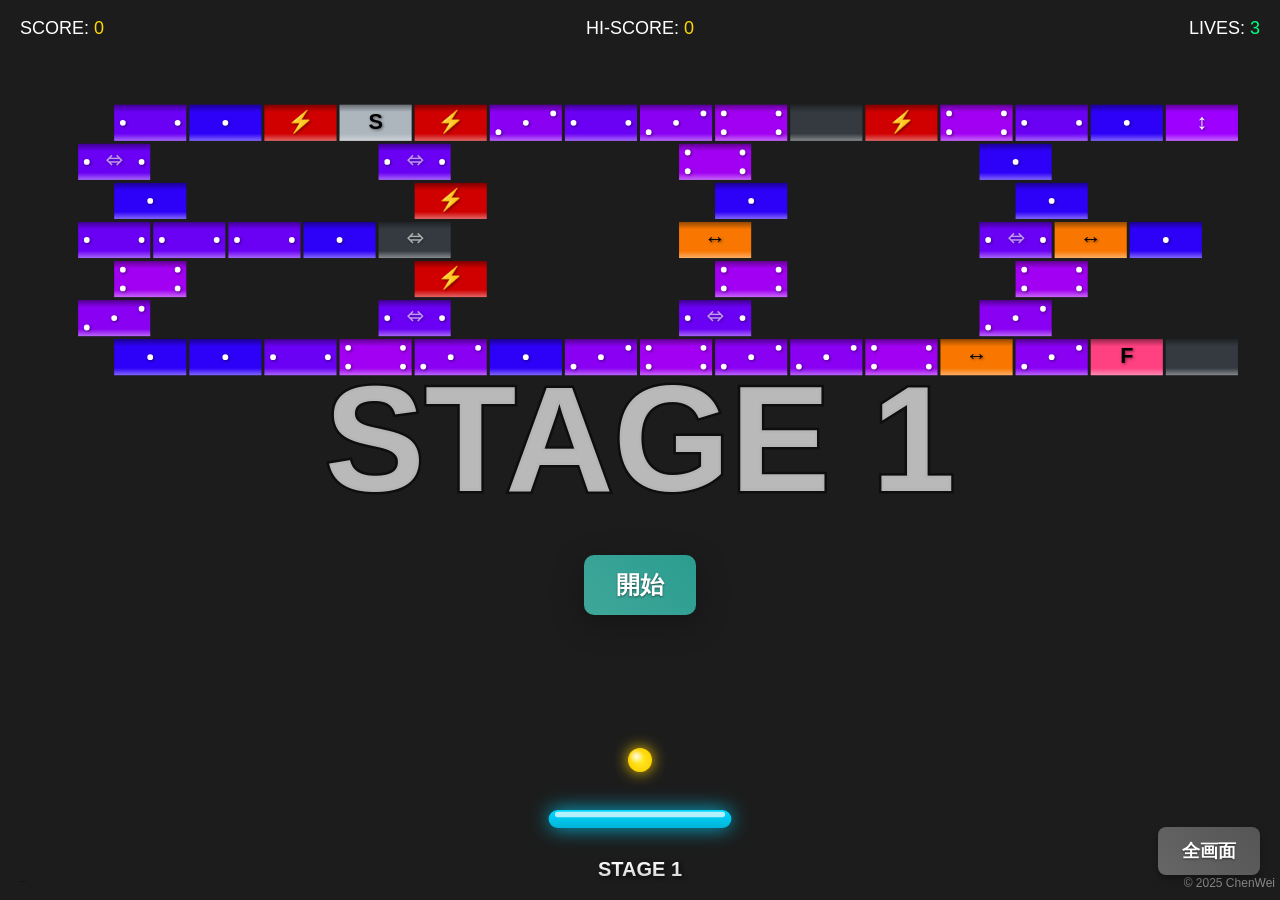
==== block.html @ b8493c23 "position" ====
<!DOCTYPE html>
<html lang="ja">
<script src="counter.js"></script>
<head>
    <meta charset="UTF-8">
    <meta name="viewport" content="width=device-width, initial-scale=1.0, user-scalable=no">
    <meta name="author" content="ChenWei 2025.7.21">
    <title>ブロック崩しゲーム | 最終完成版</title>
<style>
    html, body {
        height: 100%;
        margin: 0;
        overflow: hidden;
    }
    body { 
        font-family: 'Helvetica Neue', Arial, sans-serif;
        background-color: #1c1c1c;
        background-size: cover;
        background-position: center;
        background-repeat: no-repeat;
        transition: background-image 0.8s ease-in-out;
    }
    
    canvas { 
        display: block; 
        background: transparent;
        position: absolute;
        top: 0;
        left: 0;
        z-index: 1;
    }
    
    .game-button {
        position: absolute;
        padding: 14px 32px;
        font-size: 18px;
        font-weight: bold;
        color: white;
        background-image: linear-gradient(45deg, rgba(255, 255, 255, 0.1), rgba(255, 255, 255, 0));
        border: 1px solid rgba(255, 255, 255, 0.2);
        border-radius: 10px;
        cursor: pointer;
        backdrop-filter: blur(10px);
        -webkit-backdrop-filter: blur(10px);
        box-shadow: 0 8px 32px rgba(0,0,0,0.3);
        z-index: 10;
        transition: all 0.2s cubic-bezier(0.25, 0.8, 0.25, 1);
        text-shadow: 0 1px 2px rgba(0,0,0,0.5);
    }
    .game-button:hover {
        background-image: linear-gradient(45deg, rgba(255, 255, 255, 0.2), rgba(255, 255, 255, 0.1));
        border-color: rgba(255, 255, 255, 0.4);
        transform: scale(1.05);
        box-shadow: 0 12px 40px rgba(0,0,0,0.4);
    }
    .game-button:active {
        transform: scale(0.98);
        box-shadow: 0 4px 16px rgba(0,0,0,0.3);
    }

    #startButton {
        top: 65%;
        left: 50%;
        transform: translate(-50%, -50%);
        font-size: 24px;
        background-color: #2a9d8f;
        border: none;
    }
    #startButton:hover {
        background-color: #2da89c;
        box-shadow: 0 12px 40px rgba(42, 157, 143, 0.5);
    }

    #resumeButton {
        top: 65%;
        left: 50%;
        transform: translate(-50%, -50%);
        display: none;
        background-color: #0096c7;
        border: none;
    }
    #resumeButton:hover {
        background-color: #00a9e0;
        box-shadow: 0 12px 40px rgba(0, 150, 199, 0.5);
    }
    
    #fullscreenButton {
        position: absolute;
        padding: 12px 24px;
        font-size: 18px;
        color: white;
        border: none;
        border-radius: 8px;
        cursor: pointer;
        box-shadow: 0 4px 6px rgba(0,0,0,0.3);
        transition: background-color 0.2s, transform 0.1s;
        bottom: 25px;
        right: 20px;
        background-color: #555;
        z-index: 5;
    }
    #fullscreenButton:hover {
        background-color: #777;
    }
    #fullscreenButton:active {
        transform: translateY(2px);
    }
    
    #restartButton {
        top: 78%;
        left: 50%;
        transform: translate(-50%, -50%);
        display: none;
        background-color: #e63946;
        border: none;
    }
    #restartButton:hover {
        background-color: #f74f5b;
        box-shadow: 0 12px 40px rgba(230, 57, 70, 0.5);
    }

    #nextStageButton {
        top: 65%;
        left: 50%;
        transform: translate(-50%, -50%);
        display: none;
        background-color: #4CAF50; /* 緑系の色 */
        border: none;
    }
    #nextStageButton:hover {
        background-color: #5cb85c;
        box-shadow: 0 12px 40px rgba(76, 175, 80, 0.5);
    }
    
    canvas.fullscreen-active {
        cursor: none;
    }
    /* カウンターの土台 */
    .digit {
    width: 100px;
    height: 140px;
    background-image: url('digits.png'); 
    background-repeat: no-repeat;
    /* 画像全体の横幅(1000px)を明示して、ズレを防止します */
    background-size: 1000px 140px; 
    display: inline-block;
    /* 文字同士の隙間をゼロにして、綺麗に並べます */
    margin: 0;
    padding: 0;
    vertical-align: top;
    }
    .digital-display {
    /* 仕上げ：お好みの大きさに縮小（0.1〜0.2の間で調整してください） */
    transform: scale(0.15);
    }
    /* 100pxずつずらす設定（そのまま） */
    .num-0 { background-position: -4px 0; }
    .num-1 { background-position: -104px 0; }
    .num-2 { background-position: -204px 0; }
    .num-3 { background-position: -304px 0; }
    .num-4 { background-position: -404px 0; }
    .num-5 { background-position: -504px 0; }
    .num-6 { background-position: -604px 0; }
    .num-7 { background-position: -704px 0; }
    .num-8 { background-position: -804px 0; } /* 191行目の -160px もこれに修正してください */
    .num-9 { background-position: -904px 0; }
</style>
</head>
<body>
    <canvas id="gameCanvas"></canvas>
    <div id="counter-images" style="position: fixed;bottom: 10px;left: 5px;z-index: 5;" class="digital-display" data-page-name="top-page">
          <span id="count-number" data-page-name="top-page">...</span> 
    </div>
    <div id="author-info" style="position: fixed; bottom: 10px; right: 5px; font-size: 12px; color: #888;">© 2025 ChenWei</div>
    <button id="startButton" class="game-button">開始</button>
    <button id="resumeButton" class="game-button">再開</button>
    <button id="fullscreenButton" class="game-button">全画面</button>
    <button id="nextStageButton" class="game-button">続き</button>
    <button id="restartButton" class="game-button">もう一度</button>
    
    <script>
    // ----------------------------------------
    // 1. 基本設定
    // ----------------------------------------
    const canvas = document.getElementById('gameCanvas');
    const ctx = canvas.getContext('2d');
    const startButton = document.getElementById('startButton');
    const resumeButton = document.getElementById('resumeButton');
    const fullscreenButton = document.getElementById('fullscreenButton');
    const restartButton = document.getElementById('restartButton');
    const nextStageButton = document.getElementById('nextStageButton'); // ◀◀◀ 追加
    let isGameOver = false;

    let audioContext;

    let balls, powerUps, paddle, bricks, score, highScore, lives, destroyedBricks, level;
    let originalPaddleWidth, paddleWideTimeout;
    let paddleCatchTimeout, penetratingBallTimeout;
    let animationFrameId;
    let isPaused = true;
    let destroyableBrickCount = 0;
    let stageTitle = { text: '', alpha: 0, startTime: 0, type: '' };
    let unbreakableHitEffects = [];
    let speedChangeTimeout;
    let particles = [];
    
    let brickWidth, brickPadding, brickOffsetLeft, brickHeight, brickOffsetTop;
    let splitInterval;
    let currentPaletteForSplitting;
    let isStageClearing = false;
    let isStaggeredLayout = false;
    
    let lastTime = 0;
    let accumulator = 0;
    const FIXED_TIME_STEP = 1000 / 60; 

    const MAX_BOUNCE_ANGLE = Math.PI / 2.5;
    let MIN_BALL_SPEED;
    let MAX_BALL_SPEED;
    const BASE_SPEED_FACTOR = 8; 

    const stageThemes = [
        { name: 'Ice World', imageUrl: 'https://images.pexels.com/photos/933054/pexels-photo-933054.jpeg?auto=compress&cs=tinysrgb&w=1260&h=750&dpr=2' },
        { name: 'space', imageUrl: 'https://www.1zoom.me/big2/460/280808-alexfas01.jpg' },
        { name: 'Jeep', imageUrl: 'https://c.wallhere.com/photos/34/4a/1920x1080_px_landscape-707511.jpg!d' },
        { name: 'Fantasy', imageUrl: 'https://www.yuu-diaryblog.com/wp-content/uploads/2017/10/space-background2.jpg' },
        { name: 'Ruins', imageUrl: 'https://images.pexels.com/photos/2356045/pexels-photo-2356045.jpeg?auto=compress&cs=tinysrgb&w=1260&h=750&dpr=2' },
        { name: 'Fantasy2', imageUrl: 'https://img.wallscloud.net/uploads/thumb/3404898548/space-1-59514-1024x576-MM-80.webp' }
        ];
    
    const colorPalettes = [
        ["#00b4d8", "#0096c7", "#0077b6", "#023e8a"],["#9ef01a", "#70e000", "#38b000", "#008000"],["#ffbe0b", "#fb5607", "#ff006e", "#8338ec"],["#f94144", "#f3722c", "#f8961e", "#f9c74f"],["#2d00f7", "#6a00f4", "#8900f2", "#a100f2"],
    ];
    
    function generateEllipsePattern(patternWidth, patternHeight, innerRadiusRatio = 0) {
        const rows = [];
        const centerX = (patternWidth - 1) / 2;
        const centerY = (patternHeight - 1) / 2;
        const a = patternWidth / 2;
        const b = patternHeight / 2;

        for (let r = 0; r < patternHeight; r++) {
            let rowString = '';
            for (let c = 0; c < patternWidth; c++) {
                const dx = c - centerX;
                const dy = r - centerY;
                const value = (dx * dx) / (a * a) + (dy * dy) / (b * b);
                if (value <= 1 && value >= innerRadiusRatio * innerRadiusRatio) {
                    rowString += '1';
                } else {
                    rowString += '0';
                }
            }
            rows.push(rowString);
        }
        return rows.join(',');
    }

    const brickPatterns = [
        "0001111000,0011111100,0111111110,1111111111,0111111110,0011111100,0001111000","1111111111,1000000001,1011111101,1010000101,1011111101,1000000001,1111111111","0000110000,0011111100,0111111110,1111111111,1111111111,0011001100,0011001100","1101101101,1011011011,0110110110,1101101101,1011011011,0110110110","0001001000,0011101110,0111111110,1111111111,0111111110,0011101110,0001001000","1111100000,0111110000,0011111000,0001111100,0000111110,0000011111",
    ];
    brickPatterns.push(generateEllipsePattern(10, 7)); 
    brickPatterns.push(generateEllipsePattern(10, 7, 0.6)); 

    const largeScreenBrickPatterns = [
        "000000111111111000000,000011111111111110000,000111111111111111000,001111100000001111100,011110000000000011110,1111000001100000001111,1110000011110000000111,011100011111100001110,00111001111110011100,00011100000000111000",
        "111110011110011111,111110011110011111,111110011110011111,000000000000000000,111111111111111111,000000000000000000,111110011110011111,111110011110011111,111110011110011111",
        "111001110011100111,011100111001110011,001110011100111001,000111001110011100,000011100111001110,000001110011100111,000000111001110011,000000011100111001",
        "00000000000000000,01111111111111110,01000100010001000,01000100010001000,01111100010001110,01000100010001000,01000100010001000,01111111111111110,00000000000000000"
    ];
    largeScreenBrickPatterns.push(generateEllipsePattern(23, 10));
    largeScreenBrickPatterns.push(generateEllipsePattern(23, 10, 0.7));

    function adjustColor(hex, percent) { let r = parseInt(hex.substring(1, 3), 16), g = parseInt(hex.substring(3, 5), 16), b = parseInt(hex.substring(5, 7), 16); r = parseInt(r * (100 + percent) / 100); g = parseInt(g * (100 + percent) / 100); b = parseInt(b * (100 + percent) / 100); r = Math.min(255, Math.max(0, r)); g = Math.min(255, Math.max(0, g)); b = Math.min(255, Math.max(0, b)); const rr = r.toString(16).padStart(2, '0'), gg = g.toString(16).padStart(2, '0'), bb = b.toString(16).padStart(2, '0'); return "#" + rr + gg + bb; }
    function getContrastColor(hex) { if (hex.indexOf('#') === 0) { hex = hex.slice(1); } if (hex.length === 3) { hex = hex[0] + hex[0] + hex[1] + hex[1] + hex[2] + hex[2]; } if (hex.length !== 6) { return '#000000'; } const r = parseInt(hex.slice(0, 2), 16), g = parseInt(hex.slice(2, 4), 16), b = parseInt(hex.slice(4, 6), 16); const yiq = ((r * 299) + (g * 587) + (b * 114)) / 1000; return (yiq >= 128) ? '#000000' : '#FFFFFF'; }
    function updateHighScore() { if (score > highScore) { highScore = score; localStorage.setItem('blockBreakerHighScore', highScore); } }
    function easeInOutCubic(x) { return x < 0.5 ? 4 * x * x * x : 1 - Math.pow(-2 * x + 2, 3) / 2; }

    // ----------------------------------------
    // 2. 効果音関数
    // ----------------------------------------
    function initAudio() {
        if (audioContext) return;
        try {
            audioContext = new (window.AudioContext || window.webkitAudioContext)();
        } catch (e) {
            console.error("Web Audio API is not supported in this browser.");
        }
    }
    
    function playSound(type, startFreq, endFreq, duration, vol = 0.5) {
        if (!audioContext) return;
        if (audioContext.state === 'suspended') {
            audioContext.resume();
        }
        const oscillator = audioContext.createOscillator();
        const gainNode = audioContext.createGain();
        oscillator.connect(gainNode);
        gainNode.connect(audioContext.destination);
        oscillator.type = type;
        gainNode.gain.setValueAtTime(vol, audioContext.currentTime);
        oscillator.frequency.setValueAtTime(startFreq, audioContext.currentTime);
        oscillator.frequency.exponentialRampToValueAtTime(endFreq, audioContext.currentTime + duration);
        gainNode.gain.exponentialRampToValueAtTime(0.001, audioContext.currentTime + duration);
        oscillator.start(audioContext.currentTime);
        oscillator.stop(audioContext.currentTime + duration);
    }

    function playPaddleHitSound() {
        if (!audioContext) return;
        if (audioContext.state === 'suspended') {
            audioContext.resume();
        }
        const bufferSize = audioContext.sampleRate * 0.1;
        const buffer = audioContext.createBuffer(1, bufferSize, audioContext.sampleRate);
        const output = buffer.getChannelData(0);
        for (let i = 0; i < bufferSize; i++) {
            output[i] = Math.random() * 2 - 1;
        }
        const noise = audioContext.createBufferSource();
        noise.buffer = buffer;
        const bandpass = audioContext.createBiquadFilter();
        bandpass.type = 'bandpass';
        bandpass.frequency.value = 800;
        bandpass.Q.value = 0.5;
        const gainNode = audioContext.createGain();
        noise.connect(bandpass);
        bandpass.connect(gainNode);
        gainNode.connect(audioContext.destination);
        gainNode.gain.setValueAtTime(0.3, audioContext.currentTime);
        gainNode.gain.exponentialRampToValueAtTime(0.001, audioContext.currentTime + 0.08);
        noise.start(audioContext.currentTime);
        noise.stop(audioContext.currentTime + 0.1);
    }
    
    function playBrickHitSound() { playSound('triangle', 440, 440, 0.05, 0.3); }
    function playBlockBreakSound() { playSound('sawtooth', 880, 220, 0.15, 0.5); }
    function playPowerUpSound() { playSound('sine', 500, 1000, 0.2, 0.4); }
    function playLoseLifeSound() { playSound('square', 300, 100, 0.4, 0.6); }
    function playSplitSound() { playSound('sine', 180, 350, 1.2, 0.3); }

    function playUnbreakableHitSound() {
        if (!audioContext) return;
        if (audioContext.state === 'suspended') {
            audioContext.resume();
        }
        const now = audioContext.currentTime;
        const duration = 0.3;
        const osc = audioContext.createOscillator();
        osc.type = 'square';
        osc.frequency.setValueAtTime(100, now);
        osc.frequency.exponentialRampToValueAtTime(40, now + duration * 0.8);
        const gainNode = audioContext.createGain();
        gainNode.gain.setValueAtTime(0.4, now);
        gainNode.gain.exponentialRampToValueAtTime(0.01, now + duration);
        osc.connect(gainNode);
        gainNode.connect(audioContext.destination);
        osc.start(now);
        osc.stop(now + duration);
    }

    // ----------------------------------------
    // 3. ゲーム初期化関数
    // ----------------------------------------
    function init() {
        isGameOver = false;
        isStageClearing = false;
        resumeButton.style.display = 'none';
        restartButton.style.display = 'none';
        nextStageButton.style.display = 'none'; // ◀◀◀ 追加
        canvas.width = window.innerWidth; canvas.height = window.innerHeight;

        const speedScale = canvas.height / 1080;
        const baseSpeed = BASE_SPEED_FACTOR * speedScale;
        MIN_BALL_SPEED = baseSpeed * 0.9;
        MAX_BALL_SPEED = baseSpeed * 2.5;

        score = 0; highScore = parseInt(localStorage.getItem('blockBreakerHighScore')) || 0;
        lives = 3; level = 1;
        if (splitInterval) clearInterval(splitInterval);
        
        setupStage(level);
        showStageTitle(`STAGE ${level}`, 'stage');
    }
    
    function setupStage(currentLevel) {
        const themeIndex = (currentLevel - 1) % stageThemes.length;
        const currentTheme = stageThemes[themeIndex];
        document.body.style.backgroundImage = `url('${currentTheme.imageUrl}')`;

        const speedScale = (canvas.height / 1080);
        let ballSpeed = (BASE_SPEED_FACTOR * speedScale) + (currentLevel * 0.2);
        balls = [{ x: canvas.width / 2, y: canvas.height * 0.9 - 50, dx: ballSpeed, dy: -ballSpeed, radius: 12, isCaught: false, isPenetrating: false }];
        paddle = { height: 18, width: canvas.width / 7, x: 0, y: 0, velocityX: 0, lastX: 0, velocityY: 0, lastY: 0, currentTilt: 0, isHit: false, hitTime: 0, isPowerUp: false, powerUpTime: 0, isCatching: false, caughtBall: null };
        paddle.x = (canvas.width - paddle.width) / 2; paddle.y = canvas.height * 0.9;
        paddle.lastX = paddle.x; paddle.lastY = paddle.y;
        originalPaddleWidth = paddle.width;

        isStaggeredLayout = Math.random() < 0.4;

	    const activePatterns = canvas.width > 800 ? largeScreenBrickPatterns : brickPatterns;
	    const patternIndex = Math.floor(Math.random() * activePatterns.length);
	    const patternData = activePatterns[patternIndex].split(',');
	    const patternHeight = patternData.length;
	    const patternWidth = patternData[0].length;
	    
	    brickPadding = 3; 
	    brickWidth = (canvas.width - (patternWidth + 1) * brickPadding) / patternWidth;
	    brickHeight = brickWidth * 0.5;
        
        const totalPatternRealWidth = patternWidth * brickWidth + (patternWidth - 1) * brickPadding;
        brickOffsetLeft = (canvas.width - totalPatternRealWidth) / 2;

	    const paletteIndex = Math.floor(Math.random() * colorPalettes.length);
	    const currentPalette = colorPalettes[paletteIndex];
        currentPaletteForSplitting = currentPalette;
	    
	    const totalPatternHeight = patternHeight * (brickHeight + brickPadding) - brickPadding;
	    brickOffsetTop = (canvas.height * 0.4 - totalPatternHeight) / 2 + 60;

        bricks = []; destroyableBrickCount = 0;
        
        const initialBricks = [];
        for (let r = 0; r < patternHeight; r++) {
            initialBricks[r] = [];
            for (let c = 0; c < patternWidth; c++) {
                if (patternData[r][c] === '1') {
                    let type = 'normal', maxHp = 4, hp = Math.ceil(Math.random() * maxHp);
                    const rand = Math.random();
                    if (rand < 0.15) { type = 'unbreakable'; hp = Infinity; }
                    initialBricks[r][c] = {type, hp, r, c};
                } else {
                    initialBricks[r][c] = null;
                }
            }
        }

        const movingCandidates = [];
        for (let r = 0; r < patternHeight; r++) {
            for (let c = 0; c < patternWidth; c++) {
                if (initialBricks[r][c]) {
                    const isLeftEmpty = c === 0 || !initialBricks[r][c - 1];
                    const isRightEmpty = c === patternWidth - 1 || !initialBricks[r][c + 1];
                    if (isLeftEmpty || isRightEmpty) {
                        movingCandidates.push(initialBricks[r][c]);
                    }
                }
            }
        }

        for (let i = movingCandidates.length - 1; i > 0; i--) {
            const j = Math.floor(Math.random() * (i + 1));
            [movingCandidates[i], movingCandidates[j]] = [movingCandidates[j], movingCandidates[i]];
        }
        const numToCreate = Math.min(Math.floor(Math.random() * 4) + 3, movingCandidates.length);
        const chosenMovingBlockLocations = new Set();
        for(let i = 0; i < numToCreate; i++) {
            chosenMovingBlockLocations.add(`${movingCandidates[i].r},${movingCandidates[i].c}`);
        }

        for (let r = 0; r < patternHeight; r++) {
            bricks[r] = [];
            for (let c = 0; c < patternWidth; c++) {
                if (patternData[r][c] === '1') {
                    let x = c * (brickWidth + brickPadding) + brickOffsetLeft;
                    if (isStaggeredLayout && r % 2 !== 0) {
                        x += brickWidth / 2;
                    }

                    if (x + brickWidth > canvas.width - brickPadding) {
                        bricks[r][c] = null;
                        continue;
                    }

                    let type, hp, maxHp;
                    
                    if (chosenMovingBlockLocations.has(`${r},${c}`)) {
                        const candidate = initialBricks[r][c];
                        if (candidate.type === 'unbreakable') {
                            type = 'moving_unbreakable';
                            hp = Infinity;
                        } else {
                            type = 'moving';
                            hp = 2;
                        }
                    } else {
                        type = 'normal';
                        maxHp = 4;
                        hp = Math.ceil(Math.random() * maxHp);
                        const rand = Math.random();
                        if (rand < 0.03) { type = 'row_bomber'; hp = 1; }
                        else if (rand < 0.06) { type = 'col_bomber'; hp = 1; }
                        else if (rand < 0.08) { type = 'speed_down'; hp = 1; }
                        else if (rand < 0.10) { type = 'speed_up'; hp = 1; }
                        else if (rand < 0.15) { type = 'unbreakable'; hp = Infinity; } 
                        else if (rand < 0.20) { type = 'steel'; hp = 1; }
                        else if (rand < 0.25) { type = 'bomb'; hp = 1; }
                    }
                    
                    if(type !== 'unbreakable' && type !== 'moving_unbreakable') destroyableBrickCount++;
                    bricks[r][c] = { x: x, y: r * (brickHeight + brickPadding) + brickOffsetTop, width: brickWidth, height: brickHeight, hp, type, color: currentPalette[hp - 1] || currentPalette[currentPalette.length - 1], r: r, c: c };
                } else { bricks[r][c] = null; }
            }
        }
        
        for (let r = 0; r < bricks.length; r++) {
            for (let c = 0; c < bricks[r].length; c++) {
                const b = bricks[r][c];
                if (b && (b.type === 'moving' || b.type === 'moving_unbreakable')) {
                    updateMovingBlockLimits(b);
                    b.moveSpeed = (0.5 + Math.random()) * (canvas.width / 1920);
                    b.moveDirection = Math.random() > 0.5 ? 1 : -1;
                }
            }
        }
        
        for (let r = 0; r < bricks.length; r++) {
            for (let c = 0; c < bricks[r].length; c++) {
                const b = bricks[r][c];
                if (b && (b.type === 'moving' || b.type === 'moving_unbreakable')) {
                    if ((b.moveLimitRight - b.moveLimitLeft) < (b.width * 0.1)) {
                        if (b.type === 'moving') {
                            b.type = 'normal';
                            b.hp = Math.ceil(Math.random() * 4);
                        } else if (b.type === 'moving_unbreakable') {
                            b.type = 'unbreakable';
                        }
                    }
                }
            }
        }

        destroyedBricks = 0; powerUps = [];
    }

    // ----------------------------------------
    // 4. 描画関数群 (変更なし)
    // ----------------------------------------
    function drawBalls() { balls.forEach(ball => { ctx.shadowBlur = 15; ctx.shadowColor = ball.isPenetrating ? "#9d4edd" : "#ffd100"; ctx.beginPath(); const g = ctx.createRadialGradient(ball.x, ball.y, 0, ball.x, ball.y, ball.radius); g.addColorStop(0, ball.isPenetrating ? "#e0c3fc" : "#ffee32"); g.addColorStop(1, ball.isPenetrating ? "#9d4edd" : "#ffd100"); ctx.fillStyle = g; ctx.arc(ball.x, ball.y, ball.radius, 0, Math.PI * 2); ctx.fill(); ctx.closePath(); ctx.shadowBlur = 0; ctx.beginPath(); const hX = ball.x - ball.radius * 0.3, hY = ball.y - ball.radius * 0.3; const hG = ctx.createRadialGradient(hX, hY, 0, hX, hY, ball.radius * 0.6); hG.addColorStop(0, 'rgba(255, 255, 255, 0.9)'); hG.addColorStop(1, 'rgba(255, 255, 255, 0)'); ctx.fillStyle = hG; ctx.arc(hX, hY, ball.radius * 0.6, 0, Math.PI * 2); ctx.fill(); ctx.closePath(); }); }
    function drawPaddle() { ctx.save(); const x = paddle.x, y = paddle.y, w = paddle.width, h = paddle.height, r = h / 2; const centerX = x + w / 2, centerY = y + h / 2; ctx.translate(centerX, centerY); const maxTilt = Math.PI / 12; const targetTilt = Math.max(-maxTilt, Math.min(maxTilt, paddle.velocityX * 0.05)); paddle.currentTilt += (targetTilt - paddle.currentTilt) * 0.2; ctx.rotate(paddle.currentTilt); const mC = paddle.isCatching ? "#fca311" : "#00b4d8"; const lC = adjustColor(mC, 20); ctx.shadowBlur = 20; ctx.shadowColor = mC; ctx.beginPath(); ctx.arc(-w/2 + r, 0, r, Math.PI * 0.5, Math.PI * 1.5); ctx.rect(-w/2 + r, -h/2, w - h, h); ctx.arc(w/2 - r, 0, r, Math.PI * 1.5, Math.PI * 0.5); ctx.closePath(); const g = ctx.createLinearGradient(0, -h/2, 0, h/2); g.addColorStop(0, lC); g.addColorStop(1, mC); ctx.fillStyle = g; ctx.fill(); ctx.shadowBlur = 0; const hY = -h/2 + h * 0.1, hH = h * 0.3, hR = hH / 2; ctx.beginPath(); ctx.arc(-w/2 + r, hY + hR, hR, Math.PI * 0.5, Math.PI * 1.5); ctx.rect(-w/2 + r, hY, w - h, hH); ctx.arc(w/2 - r, hY + hR, hR, Math.PI * 1.5, Math.PI * 0.5); ctx.closePath(); ctx.fillStyle = "rgba(255, 255, 255, 0.7)"; ctx.fill(); if (paddle.isPowerUp) { const el = Date.now() - paddle.powerUpTime; if (el < 300) { ctx.fillStyle = `rgba(255, 255, 255, ${0.7 - (el / 300) * 0.7})`; ctx.beginPath(); ctx.arc(-w/2 + r, 0, r, Math.PI * 0.5, Math.PI * 1.5); ctx.rect(-w/2 + r, -h/2, w-h, h); ctx.arc(w/2 - r, 0, r, Math.PI * 1.5, Math.PI * 0.5); ctx.closePath(); ctx.fill(); } else { paddle.isPowerUp = false; } } ctx.restore(); }
    function drawBricks() { for (let r = 0; r < bricks.length; r++) { for (let c = 0; c < bricks[r].length; c++) { const b = bricks[r][c]; if (b && b.hp > 0) { let mC; switch (b.type) { case 'steel': mC = '#adb5bd'; break; case 'bomb': mC = '#d00000'; break; case 'unbreakable': mC = '#343a40'; break; case 'row_bomber': mC = '#f97700'; break; case 'col_bomber': mC = '#9d00ff'; break; case 'speed_down': mC = '#00f2ea'; break; case 'speed_up': mC = '#ff4081'; break; case 'moving_unbreakable': mC = '#343a40'; break; default: mC = b.color; } 
    
    if (b.type === 'splitting') {
        let progress = Math.min(1, (Date.now() - b.animationStart) / b.animationDuration);
        progress = easeInOutCubic(progress);
        const flashAmount = Math.sin(progress * Math.PI * 12) * 25;
        const splitColor = adjustColor(b.splitSourceColor || b.color, flashAmount);
        
        const targetWidth = b.width * 2 + brickPadding;
        const addedWidth = targetWidth - b.width;
        
        const currentWidth = b.width + addedWidth * progress;
        const currentX = b.x - (addedWidth * progress) / 2;
        
        ctx.fillStyle = splitColor;
        ctx.fillRect(currentX, b.y, currentWidth, b.height);
        
        const iS = ctx.createLinearGradient(currentX, b.y, currentX, b.y + b.height);
        iS.addColorStop(0, 'rgba(0,0,0,0.4)');
        iS.addColorStop(0.2, 'rgba(0,0,0,0)');
        iS.addColorStop(0.8, 'rgba(255,255,255,0)');
        iS.addColorStop(1, 'rgba(255,255,255,0.4)');
        ctx.fillStyle = iS;
        ctx.fillRect(currentX, b.y, currentWidth, b.height);
        
        const tC = getContrastColor(splitColor);
        ctx.shadowColor = 'rgba(0, 0, 0, 0.5)';
        ctx.shadowBlur = 3;
        ctx.shadowOffsetX = 1;
        ctx.shadowOffsetY = 1;
        ctx.fillStyle = tC;
        drawHPDots(currentX, b.y, currentWidth, b.height, b.splitSourceHp, tC);
    } else { ctx.fillStyle = mC; ctx.fillRect(b.x, b.y, b.width, b.height); const iS = ctx.createLinearGradient(b.x, b.y, b.x, b.y + b.height); iS.addColorStop(0, 'rgba(0,0,0,0.4)'); iS.addColorStop(0.2, 'rgba(0,0,0,0)'); iS.addColorStop(0.8, 'rgba(255,255,255,0)'); iS.addColorStop(1, 'rgba(255,255,255,0.4)'); ctx.fillStyle = iS; ctx.fillRect(b.x, b.y, b.width, b.height); const tC = getContrastColor(mC); ctx.shadowColor = 'rgba(0, 0, 0, 0.5)'; ctx.shadowBlur = 3; ctx.shadowOffsetX = 1; ctx.shadowOffsetY = 1; ctx.fillStyle = tC; if (b.type === 'normal') { drawHPDots(b.x, b.y, b.width, b.height, b.hp, tC); } else { ctx.font = `bold ${b.height * 0.6}px 'Segoe UI', sans-serif`; ctx.textAlign = "center"; ctx.textBaseline = "middle"; const tX = b.x + b.width / 2, tY = b.y + b.height / 2; if (b.type === 'bomb') ctx.fillText('⚡', tX, tY); else if (b.type === 'unbreakable') ctx.fillText(' ', tX, tY); else if (b.type === 'row_bomber') ctx.fillText('↔', tX, tY); else if (b.type === 'col_bomber') ctx.fillText('↕', tX, tY); else if (b.type === 'speed_down') ctx.fillText('S', tX, tY); else if (b.type === 'speed_up') ctx.fillText('F', tX, tY); else if (b.type === 'steel') ctx.fillText('S', tX, tY); else if (b.type === 'moving') { drawHPDots(b.x, b.y, b.width, b.height, b.hp, tC); ctx.font = `bold ${b.height * 0.5}px 'Segoe UI', sans-serif`; ctx.fillStyle = "rgba(255, 255, 255, 0.6)"; ctx.fillText('⇔', tX, tY); } else if (b.type === 'moving_unbreakable') { ctx.fillText(' ', tX, tY); ctx.font = `bold ${b.height * 0.5}px 'Segoe UI', sans-serif`; ctx.fillStyle = "rgba(255, 255, 255, 0.6)"; ctx.fillText('⇔', tX, tY); } } } ctx.shadowColor = 'transparent'; ctx.shadowBlur = 0; ctx.shadowOffsetX = 0; ctx.shadowOffsetY = 0; } } } }
    function drawHPDots(x, y, w, h, hp, color) { const dotRadius = h * 0.08; const padding = dotRadius * 3; const positions = { 1: [[w/2, h/2]], 2: [[padding, h/2], [w-padding, h/2]], 3: [[padding, h-padding], [w/2, h/2], [w-padding, padding]], 4: [[padding, padding], [w-padding, padding], [padding, h-padding], [w-padding, h-padding]] }; const dotPositions = positions[hp] || []; dotPositions.forEach(pos => { ctx.beginPath(); ctx.arc(x + pos[0], y + pos[1], dotRadius, 0, Math.PI * 2); ctx.fillStyle = color; ctx.fill(); }); }
    function drawInfo() {
        const fontSize = 18;
        ctx.font = `${fontSize}px 'Segoe UI', sans-serif`;
        ctx.textBaseline = "top";
        ctx.textAlign = "left";
        ctx.fillStyle = "#ffffff";
        ctx.fillText("SCORE: ", 20, 20);
        ctx.fillStyle = "#ffd700";
        ctx.fillText(score, 20 + ctx.measureText("SCORE: ").width, 20);
        ctx.textAlign = "right";
        const livesLabel = "LIVES: ";
        ctx.fillStyle = "#ffffff";
        ctx.fillText(livesLabel, canvas.width - 20 - ctx.measureText(lives.toString()).width, 20);
        ctx.fillStyle = "#00ff7f";
        ctx.fillText(lives, canvas.width - 20, 20);
        ctx.textAlign = "center";
        const hiScoreLabel = "HI-SCORE: ";
        const hiScoreText = highScore.toString();
        ctx.fillStyle = "#ffffff";
        ctx.fillText(hiScoreLabel, canvas.width / 2 - ctx.measureText(hiScoreText).width / 2, 20);
        ctx.fillStyle = "#ffd700";
        ctx.fillText(hiScoreText, canvas.width / 2 + ctx.measureText(hiScoreLabel).width / 2, 20);

        const stageFontSize = 20;
        ctx.font = `bold ${stageFontSize}px 'Segoe UI', sans-serif`;
        ctx.textAlign = "center";
        ctx.textBaseline = "bottom"; 

        const stageString = `STAGE ${level}`;
        
        const gradient = ctx.createLinearGradient(0, canvas.height - 20 - stageFontSize, 0, canvas.height - 20);
        gradient.addColorStop(0, "#ffffff");
        gradient.addColorStop(1, "#d0d0d0");

        ctx.fillStyle = gradient;
        ctx.shadowColor = 'rgba(0, 0, 0, 0.7)';
        ctx.shadowBlur = 5;
        ctx.shadowOffsetX = 2;
        ctx.shadowOffsetY = 2;
        ctx.fillText(stageString, canvas.width / 2, canvas.height - 20);

        ctx.shadowColor = 'transparent';
        ctx.shadowBlur = 0;
        ctx.shadowOffsetX = 0;
        ctx.shadowOffsetY = 0;
    }
    function drawPausedScreen() {
        ctx.fillStyle = "rgba(0, 0, 0, 0.5)";
        ctx.fillRect(0, 0, canvas.width, canvas.height);
    }
    function drawPowerUps() { powerUps.forEach(p => { ctx.beginPath(); ctx.arc(p.x, p.y, p.size, 0, Math.PI * 2); ctx.fillStyle = p.color; ctx.fill(); ctx.font = `bold ${p.size}px sans-serif`; ctx.fillStyle = '#fff'; ctx.textAlign = 'center'; ctx.textBaseline = 'middle'; ctx.fillText(p.symbol, p.x, p.y + 1); }); }
    function drawGameOverScreen() {
        ctx.fillStyle = "rgba(0, 0, 0, 0.75)";
        ctx.fillRect(0, 0, canvas.width, canvas.height);
        const scale = 1 + Math.sin(Date.now() / 400) * 0.05;
        const fontSize = (canvas.height / 8) * scale;
        ctx.font = `bold ${fontSize}px 'Impact', sans-serif`;
        ctx.textAlign = "center";
        const gradient = ctx.createLinearGradient(0, canvas.height / 2 - fontSize, 0, canvas.height / 2);
        gradient.addColorStop(0, "#ff4d4d");
        gradient.addColorStop(0.5, "#ff0000");
        gradient.addColorStop(1, "#8b0000");
        ctx.fillStyle = gradient;
        ctx.strokeStyle = "white";
        ctx.lineWidth = 2;
        ctx.strokeText("GAME OVER", canvas.width / 2, canvas.height / 2 - 50);
        ctx.fillText("GAME OVER", canvas.width / 2, canvas.height / 2 - 50);
        ctx.font = "24px 'Segoe UI', sans-serif";
        ctx.fillStyle = "white";
        ctx.fillText(`SCORE: ${score}`, canvas.width / 2, canvas.height / 2 + 20);
        ctx.fillStyle = "#ffd700";
        ctx.fillText(`HI-SCORE: ${highScore}`, canvas.width / 2, canvas.height / 2 + 60);
        restartButton.style.display = 'block';
        if (!document.fullscreenElement) {
            fullscreenButton.style.display = 'block';
        }
    }
    function easeOutBounce(x) { const n1 = 7.5625; const d1 = 2.75; if (x < 1 / d1) { return n1 * x * x; } else if (x < 2 / d1) { return n1 * (x -= 1.5 / d1) * x + 0.75; } else if (x < 2.5 / d1) { return n1 * (x -= 2.25 / d1) * x + 0.9375; } else { return n1 * (x -= 2.625 / d1) * x + 0.984375; } }
    function drawStageTitle() { if (stageTitle.alpha > 0) { const elapsed = Date.now() - stageTitle.startTime; let scale = 1; let alpha = 0; if (stageTitle.type === 'clear') { const animDuration = 1200; const totalDuration = 4000; if (elapsed < animDuration) { const t = elapsed / animDuration; alpha = 1; scale = easeOutBounce(t); } else if (elapsed < totalDuration) { alpha = 1; scale = 1; } else { stageTitle.alpha = 0; } } else { const duration = 4000; alpha = Math.max(0, 1 - (elapsed / duration)); } ctx.save(); ctx.font = `bold ${canvas.height / 6 * scale}px 'Impact', sans-serif`; ctx.textAlign = "center"; ctx.textBaseline = "middle"; ctx.fillStyle = `rgba(255, 255, 255, ${alpha * 0.7})`; ctx.strokeStyle = `rgba(0, 0, 0, ${alpha * 0.5})`; ctx.lineWidth = 5; ctx.strokeText(stageTitle.text, canvas.width / 2, canvas.height / 2); ctx.fillText(stageTitle.text, canvas.width / 2, canvas.height / 2); ctx.restore(); } }
    function drawUnbreakableHitEffect() { for (let i = unbreakableHitEffects.length - 1; i >= 0; i--) { const effect = unbreakableHitEffects[i]; const elapsed = Date.now() - effect.startTime; if (elapsed > 150) { unbreakableHitEffects.splice(i, 1); continue; } const alpha = 1 - (elapsed / 150); ctx.fillStyle = `rgba(255, 255, 255, ${alpha * 0.8})`; ctx.beginPath(); ctx.moveTo(effect.x, effect.y + effect.height / 2); ctx.lineTo(effect.x + effect.width * 0.4, effect.y); ctx.lineTo(effect.x + effect.width * 0.6, effect.y + effect.height); ctx.lineTo(effect.x + effect.width, effect.y + effect.height / 2); ctx.closePath(); ctx.fill(); } }
    function drawParticles() { for (let i = particles.length - 1; i >= 0; i--) { const p = particles[i]; p.x += p.dx; p.y += p.dy; p.dy += 0.1; p.life--; if (p.life <= 0) { particles.splice(i, 1); } else { ctx.beginPath(); ctx.fillStyle = `rgba(${p.r}, ${p.g}, ${p.b}, ${p.life / 50})`; ctx.fillRect(p.x, p.y, p.size, p.size); } } }

    // ----------------------------------------
    // 5. 操作と衝突判定 (変更なし)
    // ----------------------------------------
    function updateMovingBlockLimits(brick) {
        if (!brick || (brick.type !== 'moving' && brick.type !== 'moving_unbreakable')) return;
        const r = brick.r;
        const c = brick.c;
        let limitLeft = 0;
        for (let j = c - 1; j >= 0; j--) {
            if (bricks[r][j] && bricks[r][j].hp > 0) {
                limitLeft = bricks[r][j].x + bricks[r][j].width + brickPadding;
                break;
            }
        }
        brick.moveLimitLeft = limitLeft;
        let limitRight = canvas.width - brick.width;
        for (let j = c + 1; j < bricks[r].length; j++) {
            if (bricks[r][j] && bricks[r][j].hp > 0) {
                limitRight = bricks[r][j].x - brickPadding - brick.width;
                break;
            }
        }
        brick.moveLimitRight = limitRight;
    }

    function checkAndTriggerLimitUpdate(r, c) {
        const checkAndUpdate = (brick) => {
            if (brick && (brick.type === 'moving' || brick.type === 'moving_unbreakable')) {
                updateMovingBlockLimits(brick);
            }
        };
        if (c > 0) checkAndUpdate(bricks[r][c - 1]);
        if (c < bricks[r].length - 1) checkAndUpdate(bricks[r][c + 1]);
    }
    
    function updateBricks() {
        if (!bricks.length) return;
        const movingBricksByRow = {};
        for (let r = 0; r < bricks.length; r++) {
            for (let c = 0; c < bricks[r].length; c++) {
                const b = bricks[r][c];
                if (b && b.hp > 0 && (b.type === 'moving' || b.type === 'moving_unbreakable')) {
                    if (!movingBricksByRow[r]) movingBricksByRow[r] = [];
                    movingBricksByRow[r].push(b);
                    b.x += b.moveSpeed * b.moveDirection;
                }
            }
        }
        for (const row in movingBricksByRow) {
            const rowBricks = movingBricksByRow[row];
            if (rowBricks.length < 2) continue;
            for (let k = 0; k < 2; k++) {
                 for (let i = 0; i < rowBricks.length; i++) {
                    for (let j = i + 1; j < rowBricks.length; j++) {
                        const b1 = rowBricks[i];
                        const b2 = rowBricks[j];
                        if (b1.x < b2.x + b2.width && b1.x + b1.width > b2.x) {
                            const overlap = (b1.x < b2.x) ? (b1.x + b1.width) - b2.x : (b2.x + b2.width) - b1.x;
                            if (b1.x < b2.x) {
                                b1.x -= overlap / 2;
                                b2.x += overlap / 2;
                            } else {
                                b1.x += overlap / 2;
                                b2.x -= overlap / 2;
                            }
                            b1.moveDirection *= -1;
                            b2.moveDirection *= -1;
                        }
                    }
                }
            }
        }
        for (const row in movingBricksByRow) {
            movingBricksByRow[row].forEach(b => {
                if (b.moveDirection > 0 && b.x > b.moveLimitRight) {
                    b.x = b.moveLimitRight;
                    b.moveDirection = -1;
                } else if (b.moveDirection < 0 && b.x < b.moveLimitLeft) {
                    b.x = b.moveLimitLeft;
                    b.moveDirection = 1;
                }
            });
        }
    }
    
    function collisionDetection() {
        if (!bricks.length) return;
        ballLoop: for (const ball of balls) {
            for (let r = 0; r < bricks.length; r++) {
                for (let c = 0; c < bricks[r].length; c++) {
                    const b = bricks[r][c];
                    if (b && b.hp > 0) {
                        const closestX = Math.max(b.x, Math.min(ball.x, b.x + b.width));
                        const closestY = Math.max(b.y, Math.min(ball.y, b.y + b.height));
                        const distanceX = ball.x - closestX;
                        const distanceY = ball.y - closestY;
                        const distanceSquared = (distanceX * distanceX) + (distanceY * distanceY);
                        if (distanceSquared < (ball.radius * ball.radius)) {
                            if (!ball.isPenetrating || b.type === 'unbreakable' || b.type === 'steel' || b.type === 'moving_unbreakable') {
                                const distance = Math.sqrt(distanceSquared);
                                const normalX = distance === 0 ? 1 : distanceX / distance;
                                const normalY = distance === 0 ? 0 : distanceY / distance;
                                const overlap = ball.radius - distance;
                                ball.x += normalX * overlap;
                                ball.y += normalY * overlap;
                                const dotProduct = (ball.dx * normalX) + (ball.dy * normalY);
                                ball.dx -= 2 * dotProduct * normalX;
                                ball.dy -= 2 * dotProduct * normalY;
                            }
                            if (b.type === 'unbreakable' || b.type === 'moving_unbreakable') {
                                playUnbreakableHitSound();
                                unbreakableHitEffects.push({ x: b.x, y: b.y, width: b.width, height: b.height, startTime: Date.now() }); 
                            } else {
                                b.hp--;
                                score++; 
                                if (b.hp === 0) { playBlockBreakSound(); } else { playBrickHitSound(); }
                                if (b.hp === 0) {
                                    destroyedBricks++;
                                    createParticles(b);
                                    checkAndTriggerLimitUpdate(r, c);
                                    switch (b.type) {
                                        case 'bomb': explode(r, c); break;
                                        case 'row_bomber': explodeRow(r); break;
                                        case 'col_bomber': explodeCol(c); break;
                                        case 'speed_down': changeBallSpeed(0.7); score += 5; break;
                                        case 'speed_up': changeBallSpeed(1.3); score += 20; break;
                                        default: if (Math.random() < 0.35) spawnPowerUp(b.x + b.width / 2, b.y + b.height / 2);
                                    }
                                } 
                            } 
                            continue ballLoop;
                        }
                    }
                }
            }
        }
        if (destroyableBrickCount > 0 && destroyedBricks >= destroyableBrickCount) {
            updateHighScore();
            autoPauseForNextStage();
            destroyedBricks = -1;
        }
    }
    
    function explode(row, col) { for (let i = -1; i <= 1; i++) { for (let j = -1; j <= 1; j++) { if (i === 0 && j === 0) continue; const nR = row + i, nC = col + j; if (nR >= 0 && nR < bricks.length && nC >= 0 && nC < bricks[nR].length) { const N = bricks[nR][nC]; if (N && N.hp > 0 && N.type !== 'unbreakable' && N.type !== 'moving_unbreakable') { score += N.hp; const originalHP = N.hp; N.hp = 0; if (originalHP > 0) { destroyedBricks++; createParticles(N); checkAndTriggerLimitUpdate(nR, nC); } } } } } }
    function explodeRow(row) { for (let c = 0; c < bricks[row].length; c++) { const b = bricks[row][c]; if (b && b.hp > 0 && b.type !== 'unbreakable' && b.type !== 'moving_unbreakable') { score += b.hp; const originalHP = b.hp; b.hp = 0; if (originalHP > 0) { destroyedBricks++; createParticles(b); checkAndTriggerLimitUpdate(row, c); } } } }
    function explodeCol(col) { for (let r = 0; r < bricks.length; r++) { if(bricks[r] && bricks[r][col]) { const b = bricks[r][col]; if (b && b.hp > 0 && b.type !== 'unbreakable' && b.type !== 'moving_unbreakable') { score += b.hp; const originalHP = b.hp; b.hp = 0; if (originalHP > 0) { destroyedBricks++; createParticles(b); checkAndTriggerLimitUpdate(r, col); } } } } }
    function changeBallSpeed(multiplier) { if (speedChangeTimeout) clearTimeout(speedChangeTimeout); balls.forEach(ball => { ball.dx *= multiplier; ball.dy *= multiplier; enforceSpeedLimits(ball); }); speedChangeTimeout = setTimeout(() => { balls.forEach(ball => { const currentSpeed = Math.sqrt(ball.dx**2 + ball.dy**2); const baseSpeed = MIN_BALL_SPEED / 0.9; const ratio = baseSpeed / currentSpeed; ball.dx *= ratio; ball.dy *= ratio; }); }, 10000); }
    function spawnPowerUp(x, y) {
        const itemTypes = [
            { type: 'paddle_wide', symbol: 'W', color: '#118ab2' },
            { type: 'multi_ball', symbol: 'M', color: '#ef476f' },
            { type: 'extra_life', symbol: '+', color: '#06d6a0' },
            { type: 'catch_paddle', symbol: 'C', color: '#fca311' },
            { type: 'penetrating_ball', symbol: 'P', color: '#9d4edd' }
        ];
        const item = itemTypes[Math.floor(Math.random() * itemTypes.length)];
        powerUps.push({ x, y, dy: 2, size: 12, ...item });
    }
	function handlePowerUps() {
	    for (let i = powerUps.length - 1; i >= 0; i--) {
	        const p = powerUps[i];
	        p.y += p.dy;
	        const paddleHitboxY = paddle.y;
	        const paddleHitboxHeight = 30;
	        if (p.x + p.size > paddle.x && p.x - p.size < paddle.x + paddle.width && p.y + p.size > paddleHitboxY && p.y - p.size < paddleHitboxY + paddleHitboxHeight) {
                playPowerUpSound();
	            activatePowerUp(p.type);
	            paddle.isPowerUp = true;
	            paddle.powerUpTime = Date.now();
	            powerUps.splice(i, 1);
	        } else if (p.y > canvas.height) {
	            powerUps.splice(i, 1);
	        }
	    }
	}
    function activatePowerUp(type) {
        switch (type) {
            case 'paddle_wide': if (paddleWideTimeout) clearTimeout(paddleWideTimeout); paddle.width = originalPaddleWidth * 1.5; paddleWideTimeout = setTimeout(() => { paddle.width = originalPaddleWidth; }, 10000); break;
            case 'multi_ball': if (balls.length > 0) { const originalBall = balls[0]; const speed = Math.sqrt(originalBall.dx**2 + originalBall.dy**2) || MIN_BALL_SPEED; balls.push({ ...originalBall, dx: speed * Math.cos(Math.PI / 4), dy: -speed * Math.sin(Math.PI / 4), isCaught: false, isPenetrating: false }); balls.push({ ...originalBall, dx: -speed * Math.cos(Math.PI / 4), dy: -speed * Math.sin(Math.PI / 4), isCaught: false, isPenetrating: false }); } break;
            case 'extra_life': lives++; break;
            case 'catch_paddle': if (paddleCatchTimeout) clearTimeout(paddleCatchTimeout); paddle.isCatching = true; paddleCatchTimeout = setTimeout(() => { paddle.isCatching = false; if (paddle.caughtBall) { releaseCaughtBall(true); } }, 10000); break;
            case 'penetrating_ball': if (penetratingBallTimeout) clearTimeout(penetratingBallTimeout); balls.forEach(ball => ball.isPenetrating = true); penetratingBallTimeout = setTimeout(() => { balls.forEach(ball => ball.isPenetrating = false); }, 8000); break;
        }
    }
    function createParticles(brick) { const amount = 15; const color = hexToRgb(brick.color || '#ffffff'); for (let i = 0; i < amount; i++) { particles.push({ x: brick.x + brick.width / 2, y: brick.y + brick.height / 2, size: Math.random() * 3 + 1, dx: (Math.random() - 0.5) * 4, dy: (Math.random() - 0.5) * 4, life: 50, r: color.r, g: color.g, b: color.b }); } }
    function createSplitParticles(brick) { const amount = 20; const color = hexToRgb(brick.splitSourceColor || '#ffffff'); const centerX = brick.x + brick.width / 2; const centerY = brick.y + brick.height / 2; for (let i = 0; i < amount; i++) { particles.push({ x: centerX, y: centerY, size: Math.random() * 2 + 1, dx: (Math.random() - 0.5) * 5, dy: (Math.random() - 0.5) * 5, life: 40, r: color.r, g: color.g, b: color.b }); } }
    function hexToRgb(hex) { const result = /^#?([a-f\d]{2})([a-f\d]{2})([a-f\d]{2})$/i.exec(hex); return result ? { r: parseInt(result[1], 16), g: parseInt(result[2], 16), b: parseInt(result[3], 16) } : {r:255,g:255,b:255}; }

    // ----------------------------------------
    // 6. ゲームのメインループ (変更なし)
    // ----------------------------------------
    function update() {
        if (isPaused || isGameOver) return;
        if (paddle.caughtBall) {
            paddle.caughtBall.x = paddle.x + paddle.width / 2;
            paddle.caughtBall.y = paddle.y - paddle.caughtBall.radius;
            paddle.caughtBall.dx = 0;
            paddle.caughtBall.dy = 0;
        }
        updateSplittingBlocks();
        updateBricks();
        paddle.velocityX = paddle.x - paddle.lastX;
        paddle.lastY = paddle.y;
        paddle.lastX = paddle.x;
        collisionDetection();
        handleBalls();
        const collisionIterations = 3;
        for(let i = 0; i < collisionIterations; i++) {
            handleBallToBallCollisions();
        }
        handlePowerUps();
    }
    
    function render() {
        ctx.clearRect(0, 0, canvas.width, canvas.height);
        if (isGameOver) {
            drawGameOverScreen();
            return;
        }
        drawBricks();
        drawParticles();
        drawPaddle();
        drawBalls();
        drawPowerUps();
        drawInfo();
        drawStageTitle();
        drawUnbreakableHitEffect();
        if (isPaused && startButton.style.display === 'none') {
            drawPausedScreen();
        }
    }

    function gameLoop(currentTime) { animationFrameId = requestAnimationFrame(gameLoop); const deltaTime = currentTime - lastTime; lastTime = currentTime; accumulator += deltaTime; while (accumulator >= FIXED_TIME_STEP) { update(); accumulator -= FIXED_TIME_STEP; } render(); }
    
    function enforceSpeedLimits(ball) {
        const currentSpeed = Math.sqrt(ball.dx * ball.dx + ball.dy * ball.dy);
        if (currentSpeed === 0) return;

        if (currentSpeed < MIN_BALL_SPEED) {
            const ratio = MIN_BALL_SPEED / currentSpeed;
            ball.dx *= ratio;
            ball.dy *= ratio;
        } else if (currentSpeed > MAX_BALL_SPEED) {
            const ratio = MAX_BALL_SPEED / currentSpeed;
            ball.dx *= ratio;
            ball.dy *= ratio;
        }
    }

    function handleBalls() {
        paddle.velocityY = paddle.y - paddle.lastY; 
        for (let i = balls.length - 1; i >= 0; i--) {
            const ball = balls[i];
            if (ball.isCaught) continue;
            ball.x += ball.dx; ball.y += ball.dy;
            
            enforceSpeedLimits(ball);

            if (ball.x > canvas.width - ball.radius) { ball.x = canvas.width - ball.radius; ball.dx = -ball.dx; }
            else if (ball.x < ball.radius) { ball.x = ball.radius; ball.dx = -ball.dx; }
            if (ball.y < ball.radius) { ball.y = ball.radius; ball.dy = -ball.dy; }
            const paddleHitboxY = paddle.y;
            const paddleHitboxHeight = 30;
            if (ball.x + ball.radius > paddle.x && ball.x - ball.radius < paddle.x + paddle.width && ball.y + ball.radius > paddleHitboxY && ball.y - ball.radius < paddleHitboxY + paddleHitboxHeight) {
                if (paddle.isCatching && !paddle.caughtBall && !ball.isCaught) {
                    playPowerUpSound();
                    ball.isCaught = true;
                    paddle.caughtBall = ball;
                } else {
                    playPaddleHitSound();
                    ball.y = paddle.y - ball.radius;
                    let intersectX = (ball.x - (paddle.x + paddle.width / 2));
                    let normalizedIntersectX = intersectX / (paddle.width / 2);
                    let bounceAngle = normalizedIntersectX * MAX_BOUNCE_ANGLE + paddle.currentTilt;
                    let ballSpeed = Math.sqrt(ball.dx**2 + ball.dy**2);
                    ball.dx = ballSpeed * Math.sin(bounceAngle);
                    ball.dy = -ballSpeed * Math.cos(bounceAngle);
                    if (paddle.velocityY < 0) {
                        ball.dy += paddle.velocityY * 0.8;
                    }
                }
            }
            if (ball.y > canvas.height) { balls.splice(i, 1); }
        }
        if (balls.length === 0 && !isPaused && !isGameOver) { 
            playLoseLifeSound();
            lives--; 
            if (lives === 0) { updateHighScore(); isGameOver = true; } 
            else { autoPauseAfterMiss(); } 
        }
    }
    
    function handleBallToBallCollisions() { for (let i = 0; i < balls.length; i++) { for (let j = i + 1; j < balls.length; j++) { const b1 = balls[i], b2 = balls[j]; let dx = b2.x - b1.x, dy = b2.y - b1.y; let dist = Math.sqrt(dx * dx + dy * dy); const minD = b1.radius + b2.radius; if (dist < minD) { if (dist === 0) { const angle = Math.random() * Math.PI * 2; dx = Math.cos(angle) * 0.1; dy = Math.sin(angle) * 0.1; dist = 0.1; } const overlap = minD - dist; const nx = dx / dist, ny = dy / dist; b1.x -= nx * overlap / 2; b1.y -= ny * overlap / 2; b2.x += nx * overlap / 2; b2.y += ny * overlap / 2; const v1n = b1.dx * nx + b1.dy * ny, v2n = b2.dx * nx + b2.dy * ny; const v1tx = b1.dx - v1n * nx, v1ty = b1.dy - v1n * ny; const v2tx = b2.dx - v2n * nx, v2ty = b2.dy - v2n * ny; b1.dx = v2n * nx + v1tx; b1.dy = v2n * ny + v1ty; b2.dx = v1n * nx + v2tx; b2.dy = v1n * ny + v2ty; } } } }
    
    // ----------------------------------------
    // 7. イベントリスナーと状態管理 
    // ----------------------------------------
    function releaseCaughtBall(force = false) {
        if (paddle.caughtBall) {
            const ball = paddle.caughtBall;
            playPaddleHitSound();
            const baseSpeed = MIN_BALL_SPEED / 0.9;
            let bounceAngle;
            if (force) {
                bounceAngle = 0;
            } else {
                let intersectX = (ball.x - (paddle.x + paddle.width / 2));
                let normalizedIntersectX = intersectX / (paddle.width / 2);
                bounceAngle = normalizedIntersectX * MAX_BOUNCE_ANGLE + paddle.currentTilt;
            }
            ball.dx = baseSpeed * Math.sin(bounceAngle);
            ball.dy = -baseSpeed * Math.cos(bounceAngle);
            ball.isCaught = false;
            paddle.caughtBall = null;
        }
    }

    function startGame() {
        initAudio();
        startButton.style.display = 'none';
        fullscreenButton.style.display = 'none';
        isPaused = false;
        lastTime = performance.now();
        if (animationFrameId) {
            cancelAnimationFrame(animationFrameId);
        }
        if (splitInterval) clearInterval(splitInterval);
        splitInterval = setInterval(handleBlockSplitting, 3000);
        gameLoop(lastTime);
    }

    function updatePaddlePosition(clientX, clientY) { if (isPaused || isGameOver) return; const rect = canvas.getBoundingClientRect(); const rX = clientX - rect.left; paddle.x = rX - paddle.width / 2; if (paddle.x < 0) paddle.x = 0; if (paddle.x + paddle.width > canvas.width) paddle.x = canvas.width - paddle.width; const rY = clientY - rect.top; paddle.y = rY - paddle.height / 2; const tL = canvas.height * 0.5, bL = canvas.height - 10 - paddle.height; if (paddle.y < tL) paddle.y = tL; if (paddle.y > bL) paddle.y = bL; }
    function mouseMoveHandler(e) { updatePaddlePosition(e.clientX, e.clientY); }
    function touchMoveHandler(e) { e.preventDefault(); if (e.touches.length > 0) { updatePaddlePosition(e.touches[0].clientX, e.touches[0].clientY); } }
    function toggleFullScreen() { if (!document.fullscreenElement) { document.documentElement.requestFullscreen().catch(err => {}); } else { if (document.exitFullscreen) { document.exitFullscreen(); } } }
    
    function showStageTitle(text, type='normal') { stageTitle.text = text; stageTitle.alpha = 1; stageTitle.startTime = Date.now(); stageTitle.type = type; }
    
    function autoPauseAfterMiss() {
        isPaused = true;
        cancelAnimationFrame(animationFrameId);
        animationFrameId = null;
        canvas.classList.remove('fullscreen-active');
        if (splitInterval) clearInterval(splitInterval);
        const sS = (canvas.height / 1080); let bS = 8 * sS;
        balls = [{ x: canvas.width / 2, y: canvas.height * 0.9 - 50, dx: Math.random() > 0.5 ? bS : -bS, dy: -bS, radius: 12, isCaught: false, isPenetrating: false }];
        if (paddleWideTimeout) clearTimeout(paddleWideTimeout);
        if (paddleCatchTimeout) clearTimeout(paddleCatchTimeout);
        if (penetratingBallTimeout) clearTimeout(penetratingBallTimeout);
        paddle.isCatching = false; paddle.caughtBall = null;
        paddle.width = originalPaddleWidth;
        paddle.x = (canvas.width - paddle.width) / 2; paddle.y = canvas.height * 0.9;
        render(); 
        resumeButton.style.display = 'block';
        nextStageButton.style.display = 'none';
        if (!document.fullscreenElement) {
            fullscreenButton.style.display = 'block';
        }
    }

    function autoPauseForNextStage() {
        isPaused = true;
        balls = [];
        canvas.classList.remove('fullscreen-active');
        showStageTitle('CLEAR!', 'clear');
        if (splitInterval) clearInterval(splitInterval);
        if (paddleCatchTimeout) clearTimeout(paddleCatchTimeout);
        if (penetratingBallTimeout) clearTimeout(penetratingBallTimeout);
        paddle.isCatching = false;
        paddle.caughtBall = null;
        
        // 4秒後に次のステージを準備して、「次のステージへ」ボタンを表示
        setTimeout(() => {
            level++;
            setupStage(level);
            showStageTitle(`STAGE ${level}`, 'stage');
            
            // ボタンの表示制御
            resumeButton.style.display = 'none';
            nextStageButton.style.display = 'block';
            if (!document.fullscreenElement) {
                fullscreenButton.style.display = 'block';
            }
            
            render(); // 画面を再描画して新しいステージとボタンを表示
        }, 4000);
    }

    function resumeGame() { 
        if (!isPaused || isGameOver) return; 
        isPaused = false; 
        if (document.fullscreenElement) {
            canvas.classList.add('fullscreen-active');
        }
        fullscreenButton.style.display = 'none';
        resumeButton.style.display = 'none'; 
        nextStageButton.style.display = 'none';
        lastTime = performance.now(); 
        if (!animationFrameId) {
            gameLoop(lastTime);
        }
        if (splitInterval) clearInterval(splitInterval);
        splitInterval = setInterval(handleBlockSplitting, 3000);
    }
    
    startButton.addEventListener('click', startGame);
    canvas.addEventListener('click', () => {
        if (!isPaused && !isGameOver) {
            releaseCaughtBall();
        }
    });
    resumeButton.addEventListener('click', resumeGame);
    nextStageButton.addEventListener('click', resumeGame); // ◀◀◀ 追加
    restartButton.addEventListener('click', () => { 
        location.reload();
    });
    
    fullscreenButton.addEventListener('click', toggleFullScreen);
    document.addEventListener("mousemove", mouseMoveHandler, false);
    document.addEventListener("touchmove", touchMoveHandler, { passive: false });
    
    let resizeTimer;
    window.addEventListener('resize', () => {
        clearTimeout(resizeTimer);
        resizeTimer = setTimeout(handleResize, 100);
    });

    function handleResize() {
        const gameHasStarted = startButton.style.display === 'none';

        if (isGameOver) {
            canvas.width = window.innerWidth;
            canvas.height = window.innerHeight;
            render();
            return;
        }
        
        // nextStageButtonが表示されている時はポーズ状態を維持する
        if (gameHasStarted && !isPaused && nextStageButton.style.display !== 'block') {
            isPaused = true;
            cancelAnimationFrame(animationFrameId);
            animationFrameId = null;
            if (splitInterval) clearInterval(splitInterval);
        }
        
        relocateElements();
        
        // nextStageButtonが表示されている場合を除き、resumeButtonを表示
        if (gameHasStarted && nextStageButton.style.display !== 'block') {
            resumeButton.style.display = 'block';
        }

        if (!document.fullscreenElement) {
            fullscreenButton.style.display = 'block';
        } else {
            fullscreenButton.style.display = 'none';
        }
        
        render();
    }

    function relocateElements() {
        const oldCanvasWidth = canvas.width;
        const oldCanvasHeight = canvas.height;

        canvas.width = window.innerWidth;
        canvas.height = window.innerHeight;

        const scaleX = canvas.width / oldCanvasWidth;
        const scaleY = canvas.height / oldCanvasHeight;

        const speedScale = canvas.height / 1080;
        const baseSpeed = BASE_SPEED_FACTOR * speedScale;
        MIN_BALL_SPEED = baseSpeed * 0.9;
        MAX_BALL_SPEED = baseSpeed * 2.5;

        balls.forEach(ball => {
            ball.x *= scaleX;
            ball.y *= scaleY;
            const currentSpeed = Math.sqrt(ball.dx**2 + ball.dy**2);
            if (currentSpeed > 0) {
                const speedToSet = baseSpeed / 0.9;
                const ratio = speedToSet / currentSpeed;
                ball.dx *= ratio;
                ball.dy *= ratio;
                enforceSpeedLimits(ball);
            }
        });
        
        const wasWide = paddle.width > originalPaddleWidth;
        originalPaddleWidth = canvas.width / 7;
        paddle.width = wasWide ? originalPaddleWidth * 1.5 : originalPaddleWidth;
        paddle.x *= scaleX;
        paddle.y = canvas.height * 0.9;
        paddle.lastX = paddle.x;
        paddle.lastY = paddle.y;

        if (bricks.length > 0 && bricks[0].length > 0) {
            const patternWidth = bricks[0].length;
            const patternHeight = bricks.length;
            
            brickPadding = 3; 
            brickWidth = (canvas.width - (patternWidth + 1) * brickPadding) / patternWidth;
            brickHeight = brickWidth * 0.5;
            
            const totalPatternRealWidth = patternWidth * brickWidth + (patternWidth - 1) * brickPadding;
            brickOffsetLeft = (canvas.width - totalPatternRealWidth) / 2;
            
            const totalPatternHeight = patternHeight * (brickHeight + brickPadding) - brickPadding;
            brickOffsetTop = (canvas.height * 0.4 - totalPatternHeight) / 2 + 60;

            for (let r = 0; r < bricks.length; r++) {
                for (let c = 0; c < bricks[r].length; c++) {
                    const b = bricks[r][c];
                    if (b) {
                        b.width = brickWidth;
                        b.height = brickHeight;
                        let x = c * (brickWidth + brickPadding) + brickOffsetLeft;
                        if (isStaggeredLayout && r % 2 !== 0) {
                            x += brickWidth / 2;
                        }
                        b.x = x;
                        b.y = r * (brickHeight + brickPadding) + brickOffsetTop;
                        if(b.type === 'moving' || b.type === 'moving_unbreakable') {
                             updateMovingBlockLimits(b);
                        }
                    }
                }
            }
        }
        
        powerUps.forEach(p => {
            p.x *= scaleX;
            p.y *= scaleY;
        });
    }

    document.addEventListener('keydown', (e) => { if (e.key === 'f' || e.key === 'F') { toggleFullScreen(); } });
    document.addEventListener('fullscreenchange', () => {
        handleResize();
    });

    function handleBlockSplitting() {
        if (isPaused || isGameOver) return;

        const candidates = [];
        for (let r = 0; r < bricks.length; r++) {
            for (let c = 1; c < bricks[r].length - 1; c++) { 
                const b = bricks[r][c];
                if (b && b.hp > 0 && b.type === 'normal') {
                    const isLeftEmpty = !bricks[r][c - 1] || bricks[r][c - 1].hp <= 0;
                    const isRightEmpty = !bricks[r][c + 1] || bricks[r][c + 1].hp <= 0;
                    
                    if (isLeftEmpty && isRightEmpty) {
                        candidates.push(b);
                    }
                }
            }
        }
        if (candidates.length === 0) return;
        
        const blockToSplit = candidates[Math.floor(Math.random() * candidates.length)];
        
        if (Math.random() < 0.20) {
            playSplitSound();
            blockToSplit.splitSourceHp = blockToSplit.hp;
            blockToSplit.splitSourceColor = blockToSplit.color;
            blockToSplit.type = 'splitting';
            blockToSplit.animationStart = Date.now();
            blockToSplit.animationDuration = 1200; 
        }
    }

    function updateSplittingBlocks() {
        const splitsToProcess = [];
        const changesToApply = [];

        for (let r = 0; r < bricks.length; r++) {
            for (let c = 0; c < bricks[r].length; c++) {
                const b = bricks[r][c];
                if (b && b.hp > 0 && b.type === 'splitting' && (Date.now() - b.animationStart >= b.animationDuration)) {
                    splitsToProcess.push({ r, c, originalBrick: b });
                }
            }
        }
        
        if (splitsToProcess.length === 0) return;

        for (const split of splitsToProcess) {
            const { r, c, originalBrick } = split;
            
            createSplitParticles(originalBrick);
            const newHp = originalBrick.splitSourceHp;
            const newColor = originalBrick.splitSourceColor;
            
            destroyableBrickCount--; 

            changesToApply.push({
                r, c, isNew: false, 
                data: {
                    x: originalBrick.x,
                    y: originalBrick.y,
                    hp: newHp,
                    type: 'normal',
                    color: newColor
                }
            });

            const rightC = c + 1;
            if (rightC < bricks[r].length) {
                 const newX = originalBrick.x + brickWidth + brickPadding;
                 changesToApply.push({
                    r, c: rightC, isNew: true, 
                    data: {
                        x: newX,
                        y: originalBrick.y,
                        hp: newHp,
                        type: 'normal',
                        color: newColor
                    }
                });
            }
        }

        for (const change of changesToApply) {
            const { r, c, isNew, data } = change;
            
            if (isNew) {
                if (!bricks[r][c] || bricks[r][c].hp <= 0) {
                     destroyableBrickCount++;
                }
            } else {
                destroyableBrickCount++;
            }
            
            bricks[r][c] = {
                ...data,
                width: brickWidth,
                height: brickHeight,
                r, c
            };
        }
        
        for (const change of changesToApply) {
            const { r, c } = change;
            checkAndTriggerLimitUpdate(r, c);
        }
    }

    // ----------------------------------------
    // 8. ゲーム開始前の描画 (変更なし)
    // ----------------------------------------
    function initializeScreen() {
        init();
        isPaused = true;
        render();
        startButton.style.display = 'block';
        if (!document.fullscreenElement) {
           fullscreenButton.style.display = 'block';
        } else {
           fullscreenButton.style.display = 'none';
        }
    }

    initializeScreen();

    </script>
</body>
</html>
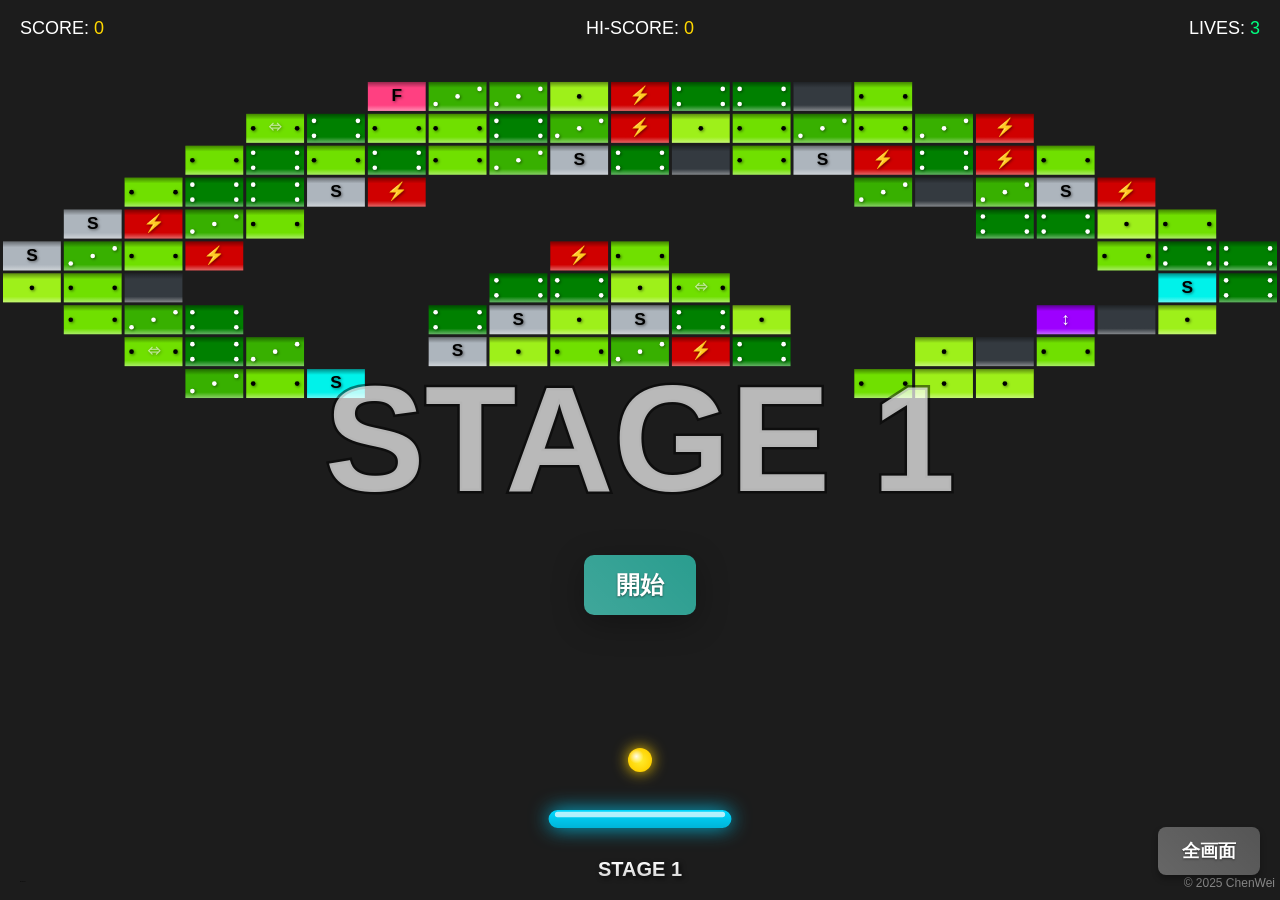
==== commit f858bbb0: "page" ====
--- a/block.html
+++ b/block.html
@@ -168,8 +168,8 @@
 </head>
 <body>
     <canvas id="gameCanvas"></canvas>
-    <div id="counter-images" style="position: fixed;bottom: 10px;left: 5px;z-index: 5;" class="digital-display" data-page-name="top-page">
-          <span id="count-number" data-page-name="top-page">...</span> 
+    <div id="counter-images" style="position: fixed;bottom: 10px;left: 5px;z-index: 5;" class="digital-display" data-page-name="block-page">
+          <span id="count-number" data-page-name="block-page">...</span> 
     </div>
     <div id="author-info" style="position: fixed; bottom: 10px; right: 5px; font-size: 12px; color: #888;">© 2025 ChenWei</div>
     <button id="startButton" class="game-button">開始</button>
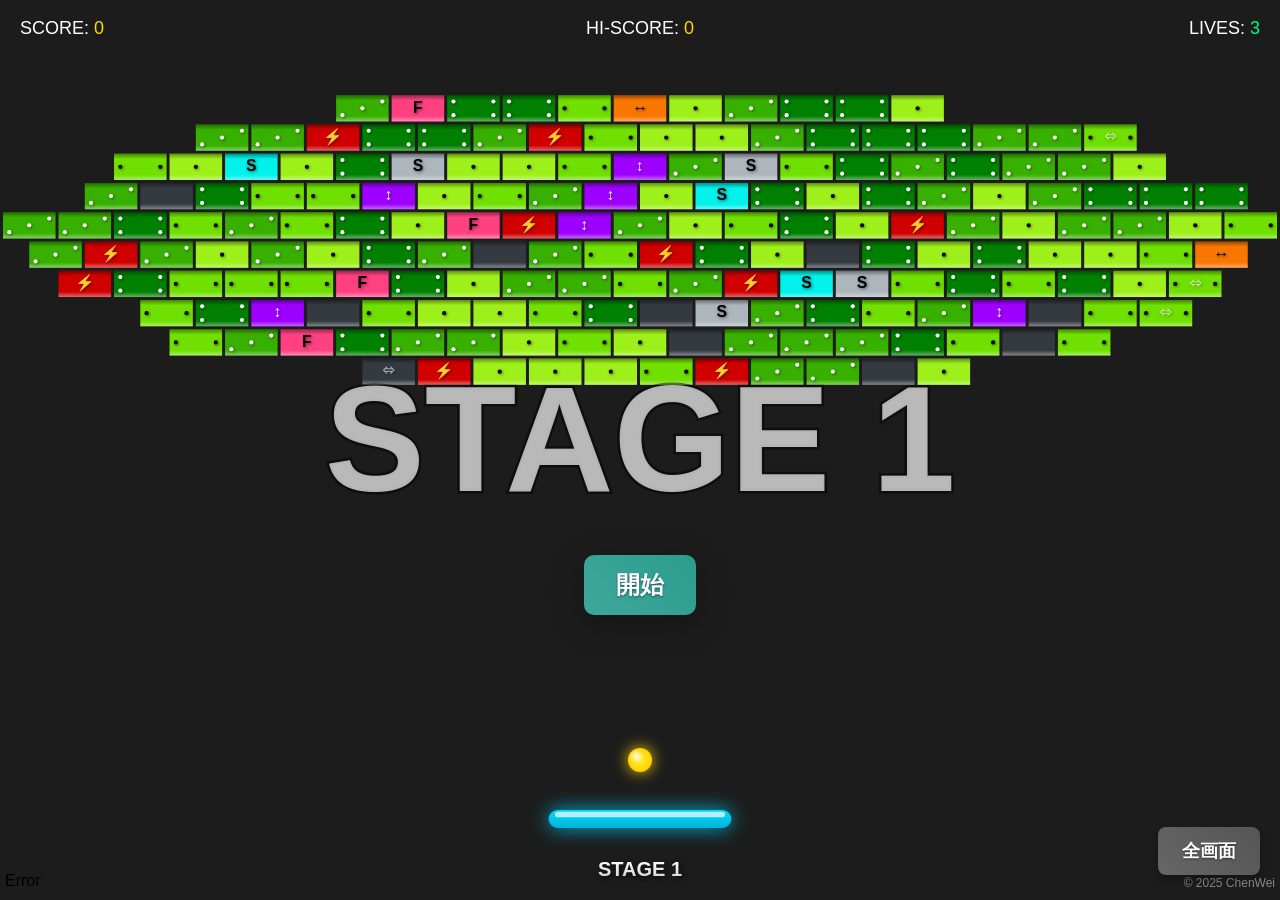
==== commit 4630fb54: "position" ====
--- a/block.html
+++ b/block.html
@@ -150,8 +150,7 @@
     vertical-align: top;
     }
     .digital-display {
-    /* 仕上げ：お好みの大きさに縮小（0.1〜0.2の間で調整してください） */
-    transform: scale(0.15);
+        border-radius: 2px;
     }
     /* 100pxずつずらす設定（そのまま） */
     .num-0 { background-position: -4px 0; }
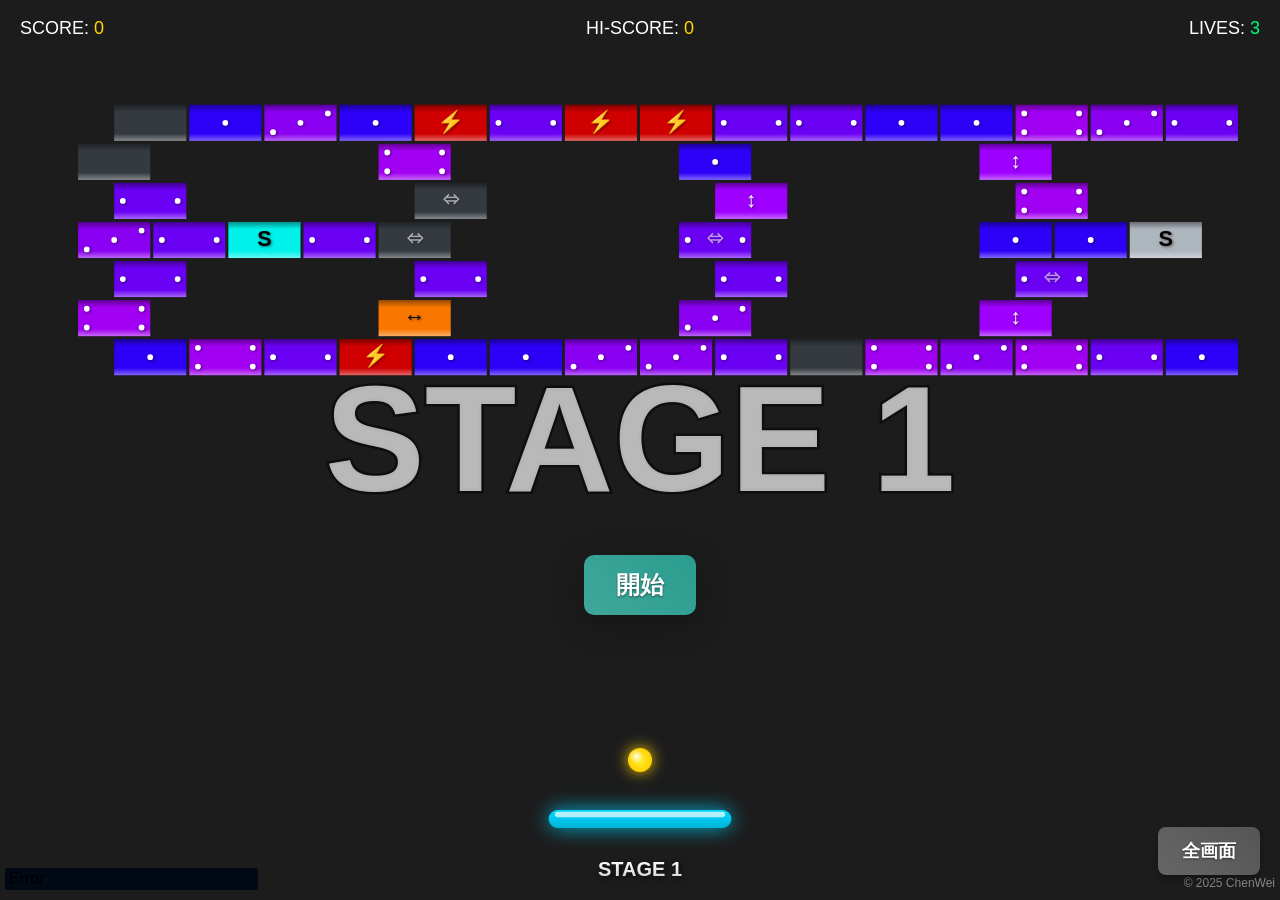
==== commit 9ed990cc: "size" ====
--- a/block.html
+++ b/block.html
@@ -136,21 +136,36 @@
         cursor: none;
     }
     /* カウンターの土台 */
+    .digital-display {
+    position: fixed;
+    bottom: 10px;
+    left: 5px;
+    z-index: 5;
+    display: inline-flex;
+    background-color: #010a14;
+    padding: 2px 4px;
+    border-radius: 2px;
+    
+    /* 6桁分（40px * 6 = 240px）以上の幅を確保する */
+    min-width: 245px; 
+    /* もしはみ出しても隠さないようにする */
+    overflow: visible; 
+    }
+
     .digit {
-    width: 100px;
-    height: 140px;
-    background-image: url('digits.png'); 
+    width: 40px;
+    height: 56px;
+    background-image: url('digits.png');
     background-repeat: no-repeat;
-    /* 画像全体の横幅(1000px)を明示して、ズレを防止します */
-    background-size: 1000px 140px; 
+    
+    /* 修正：10文字分で400px。
+        もしこれでもズレるなら 404px など微調整が必要な場合があります */
+    background-size: 400px 56px; 
+    
     display: inline-block;
-    /* 文字同士の隙間をゼロにして、綺麗に並べます */
     margin: 0;
     padding: 0;
     vertical-align: top;
-    }
-    .digital-display {
-        border-radius: 2px;
     }
     /* 100pxずつずらす設定（そのまま） */
     .num-0 { background-position: -4px 0; }
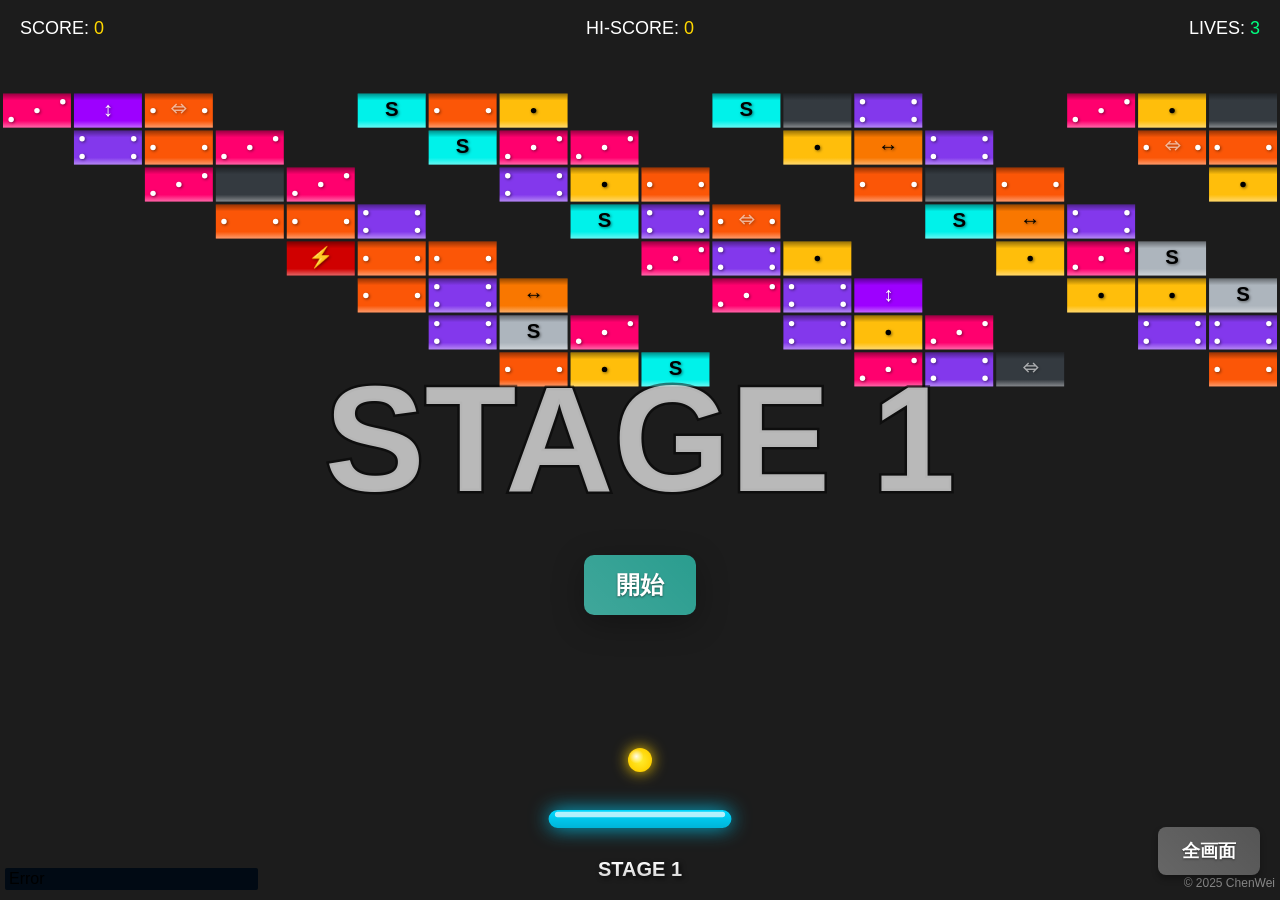
==== commit 0ca177ee: "position" ====
--- a/block.html
+++ b/block.html
@@ -152,32 +152,33 @@
     overflow: visible; 
     }
 
-    .digit {
-    width: 40px;
-    height: 56px;
-    background-image: url('digits.png');
-    background-repeat: no-repeat;
-    
-    /* 修正：10文字分で400px。
-        もしこれでもズレるなら 404px など微調整が必要な場合があります */
-    background-size: 400px 56px; 
-    
-    display: inline-block;
-    margin: 0;
-    padding: 0;
-    vertical-align: top;
-    }
-    /* 100pxずつずらす設定（そのまま） */
-    .num-0 { background-position: -4px 0; }
-    .num-1 { background-position: -104px 0; }
-    .num-2 { background-position: -204px 0; }
-    .num-3 { background-position: -304px 0; }
-    .num-4 { background-position: -404px 0; }
-    .num-5 { background-position: -504px 0; }
-    .num-6 { background-position: -604px 0; }
-    .num-7 { background-position: -704px 0; }
-    .num-8 { background-position: -804px 0; } /* 191行目の -160px もこれに修正してください */
-    .num-9 { background-position: -904px 0; }
+.digit {
+  width: 20px;          /* 指定のサイズ */
+  height: 30px;         /* 指定のサイズ */
+  background-image: url('digits.png');
+  background-repeat: no-repeat;
+  
+  /* 重要：10文字分で 20px * 10 = 200px に設定 */
+  background-size: 200px 30px; 
+  
+  display: inline-block;
+  margin: 0;
+  padding: 0;
+  vertical-align: top;
+}
+
+/* 20pxずつ左にずらします。
+   元画像の4pxのズレも縮小（4 * 0.2 = 0.8）して反映させます */
+.num-0 { background-position: -0.8px 0; }
+.num-1 { background-position: -20.8px 0; }
+.num-2 { background-position: -40.8px 0; }
+.num-3 { background-position: -60.8px 0; }
+.num-4 { background-position: -80.8px 0; }
+.num-5 { background-position: -100.8px 0; }
+.num-6 { background-position: -120.8px 0; }
+.num-7 { background-position: -140.8px 0; }
+.num-8 { background-position: -160.8px 0; } /* これで正しい位置になります */
+.num-9 { background-position: -180.8px 0; }
 </style>
 </head>
 <body>
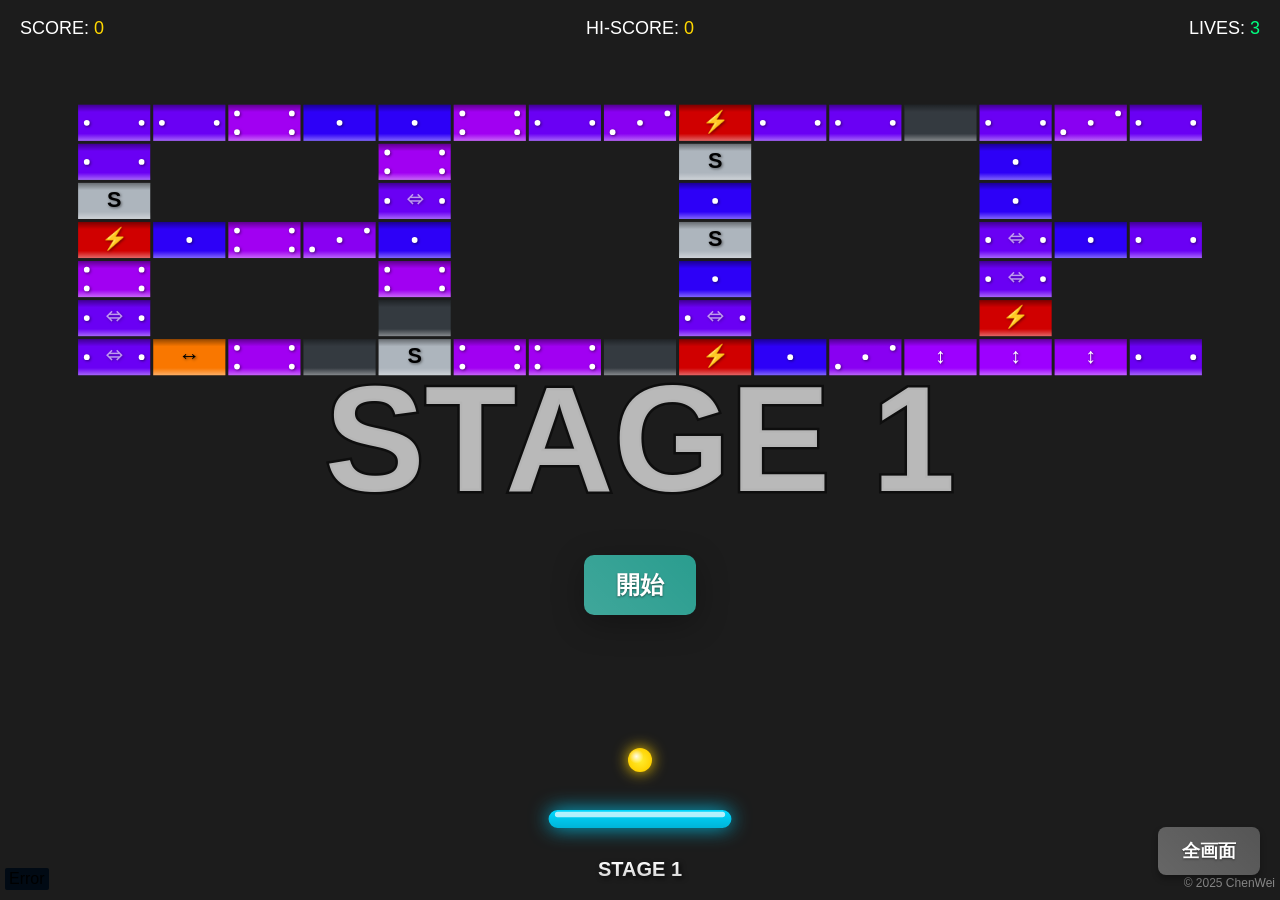
==== commit 60a794b7: "size" ====
--- a/block.html
+++ b/block.html
@@ -137,48 +137,36 @@
     }
     /* カウンターの土台 */
     .digital-display {
-    position: fixed;
-    bottom: 10px;
-    left: 5px;
-    z-index: 5;
-    display: inline-flex;
-    background-color: #010a14;
-    padding: 2px 4px;
-    border-radius: 2px;
-    
-    /* 6桁分（40px * 6 = 240px）以上の幅を確保する */
-    min-width: 245px; 
-    /* もしはみ出しても隠さないようにする */
-    overflow: visible; 
-    }
-
-.digit {
-  width: 20px;          /* 指定のサイズ */
-  height: 30px;         /* 指定のサイズ */
-  background-image: url('digits.png');
-  background-repeat: no-repeat;
-  
-  /* 重要：10文字分で 20px * 10 = 200px に設定 */
-  background-size: 200px 30px; 
-  
-  display: inline-block;
-  margin: 0;
-  padding: 0;
-  vertical-align: top;
-}
-
-/* 20pxずつ左にずらします。
-   元画像の4pxのズレも縮小（4 * 0.2 = 0.8）して反映させます */
-.num-0 { background-position: -0.8px 0; }
-.num-1 { background-position: -20.8px 0; }
-.num-2 { background-position: -40.8px 0; }
-.num-3 { background-position: -60.8px 0; }
-.num-4 { background-position: -80.8px 0; }
-.num-5 { background-position: -100.8px 0; }
-.num-6 { background-position: -120.8px 0; }
-.num-7 { background-position: -140.8px 0; }
-.num-8 { background-position: -160.8px 0; } /* これで正しい位置になります */
-.num-9 { background-position: -180.8px 0; }
+        display: inline-flex;
+        background-color: #010a14;
+        padding: 2px 4px;
+        border-radius: 2px;
+        overflow: visible; 
+    }
+    .digit {
+    width: 15px;          /* 指定の幅 */
+    height: 18px;         /* 指定の高さ */
+    background-image: url('digits.png');
+    background-repeat: no-repeat;
+    /* 10文字分なので 15px * 10 = 150px に設定 */
+    background-size: 150px 18px; 
+    display: inline-block;
+    margin: 0;
+    padding: 0;
+    vertical-align: top;
+    }
+
+    /* 15pxずつずらし、4pxのズレ(4 * 0.15 = 0.6)を補正 */
+    .num-0 { background-position: -0.6px 0; }
+    .num-1 { background-position: -15.6px 0; }
+    .num-2 { background-position: -30.6px 0; }
+    .num-3 { background-position: -45.6px 0; }
+    .num-4 { background-position: -60.6px 0; }
+    .num-5 { background-position: -75.6px 0; }
+    .num-6 { background-position: -90.6px 0; }
+    .num-7 { background-position: -105.6px 0; }
+    .num-8 { background-position: -120.6px 0; }
+    .num-9 { background-position: -135.6px 0; }
 </style>
 </head>
 <body>
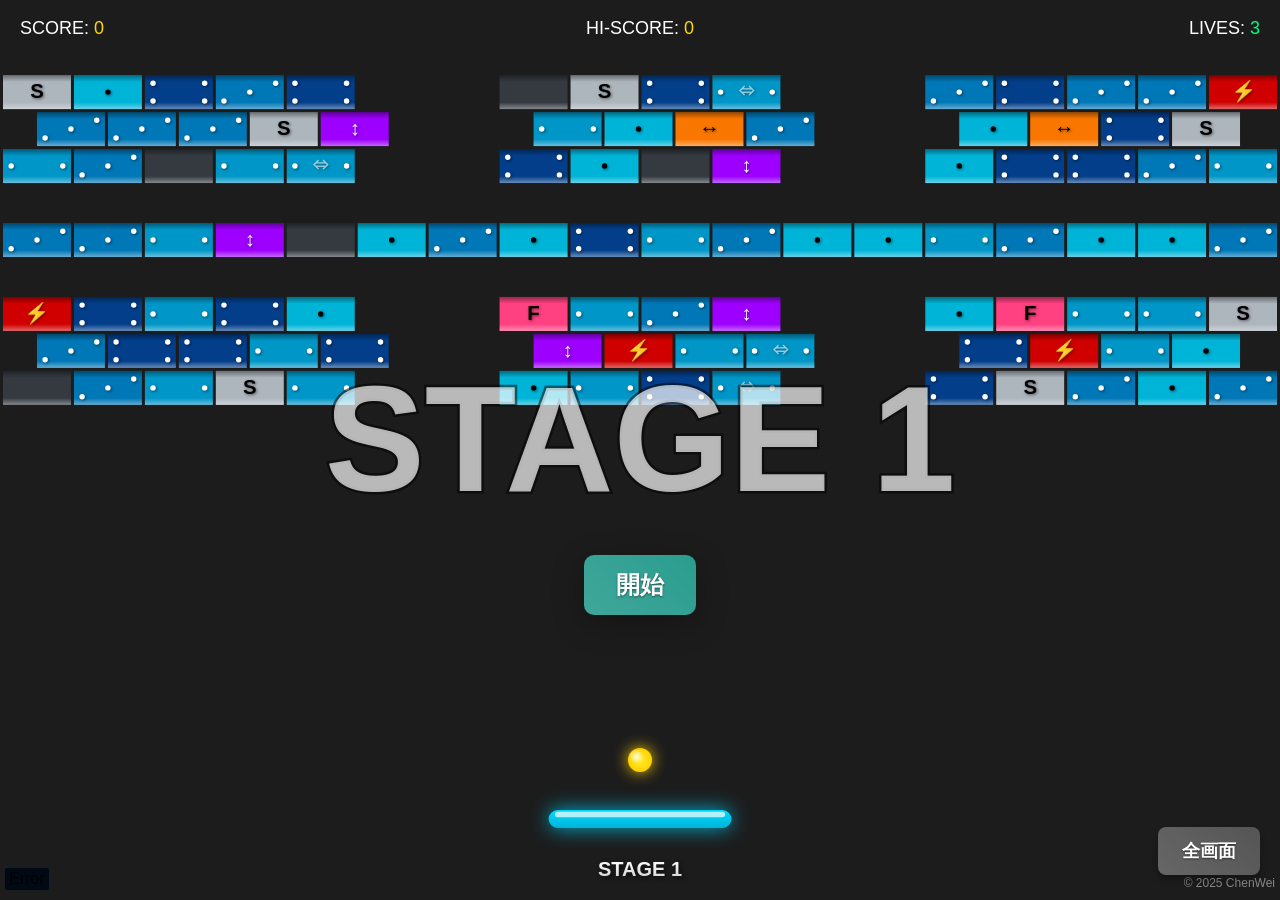
==== commit 2ce6d5c3: "sizeok" ====
--- a/block.html
+++ b/block.html
@@ -145,11 +145,11 @@
     }
     .digit {
     width: 15px;          /* 指定の幅 */
-    height: 18px;         /* 指定の高さ */
+    height: 20px;         /* 指定の高さ */
     background-image: url('digits.png');
     background-repeat: no-repeat;
     /* 10文字分なので 15px * 10 = 150px に設定 */
-    background-size: 150px 18px; 
+    background-size: 150px 20px; 
     display: inline-block;
     margin: 0;
     padding: 0;
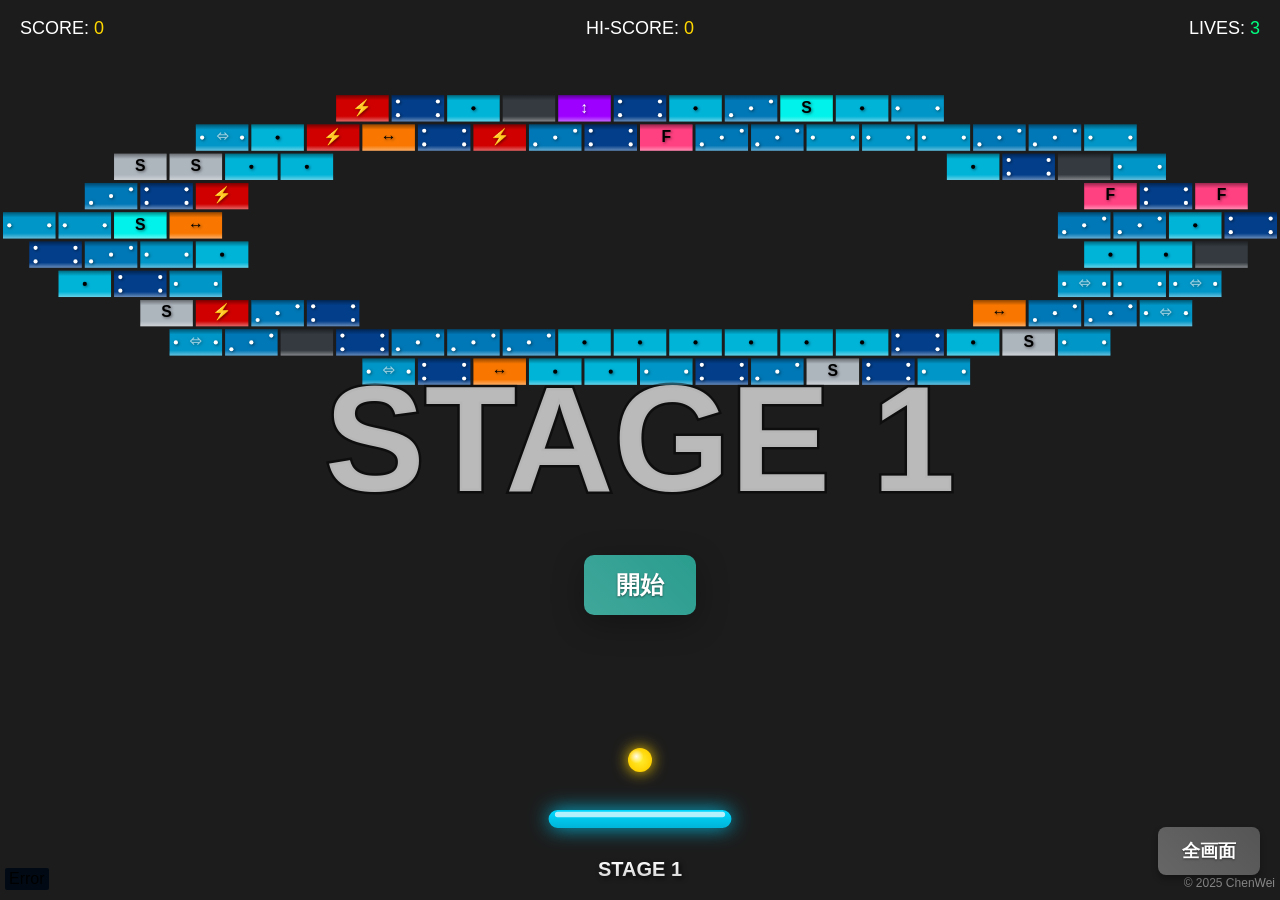
==== commit 69d77ba0: "counter Co-authored-by: Copilot <copilot@github.com>" ====
--- a/block.html
+++ b/block.html
@@ -135,7 +135,7 @@
     canvas.fullscreen-active {
         cursor: none;
     }
-    /* カウンターの土台 */
+    /* カウンター */
     .digital-display {
         display: inline-flex;
         background-color: #010a14;
@@ -144,18 +144,17 @@
         overflow: visible; 
     }
     .digit {
-    width: 15px;          /* 指定の幅 */
-    height: 20px;         /* 指定の高さ */
-    background-image: url('digits.png');
-    background-repeat: no-repeat;
-    /* 10文字分なので 15px * 10 = 150px に設定 */
-    background-size: 150px 20px; 
-    display: inline-block;
-    margin: 0;
-    padding: 0;
-    vertical-align: top;
-    }
-
+        width: 15px;          /* 指定の幅 */
+        height: 20px;         /* 指定の高さ */
+        background-image: url('digits.png');
+        background-repeat: no-repeat;
+        /* 10文字分なので 15px * 10 = 150px に設定 */
+        background-size: 150px 20px; 
+        display: inline-block;
+        margin: 0;
+        padding: 0;
+        vertical-align: top;
+    }
     /* 15pxずつずらし、4pxのズレ(4 * 0.15 = 0.6)を補正 */
     .num-0 { background-position: -0.6px 0; }
     .num-1 { background-position: -15.6px 0; }
